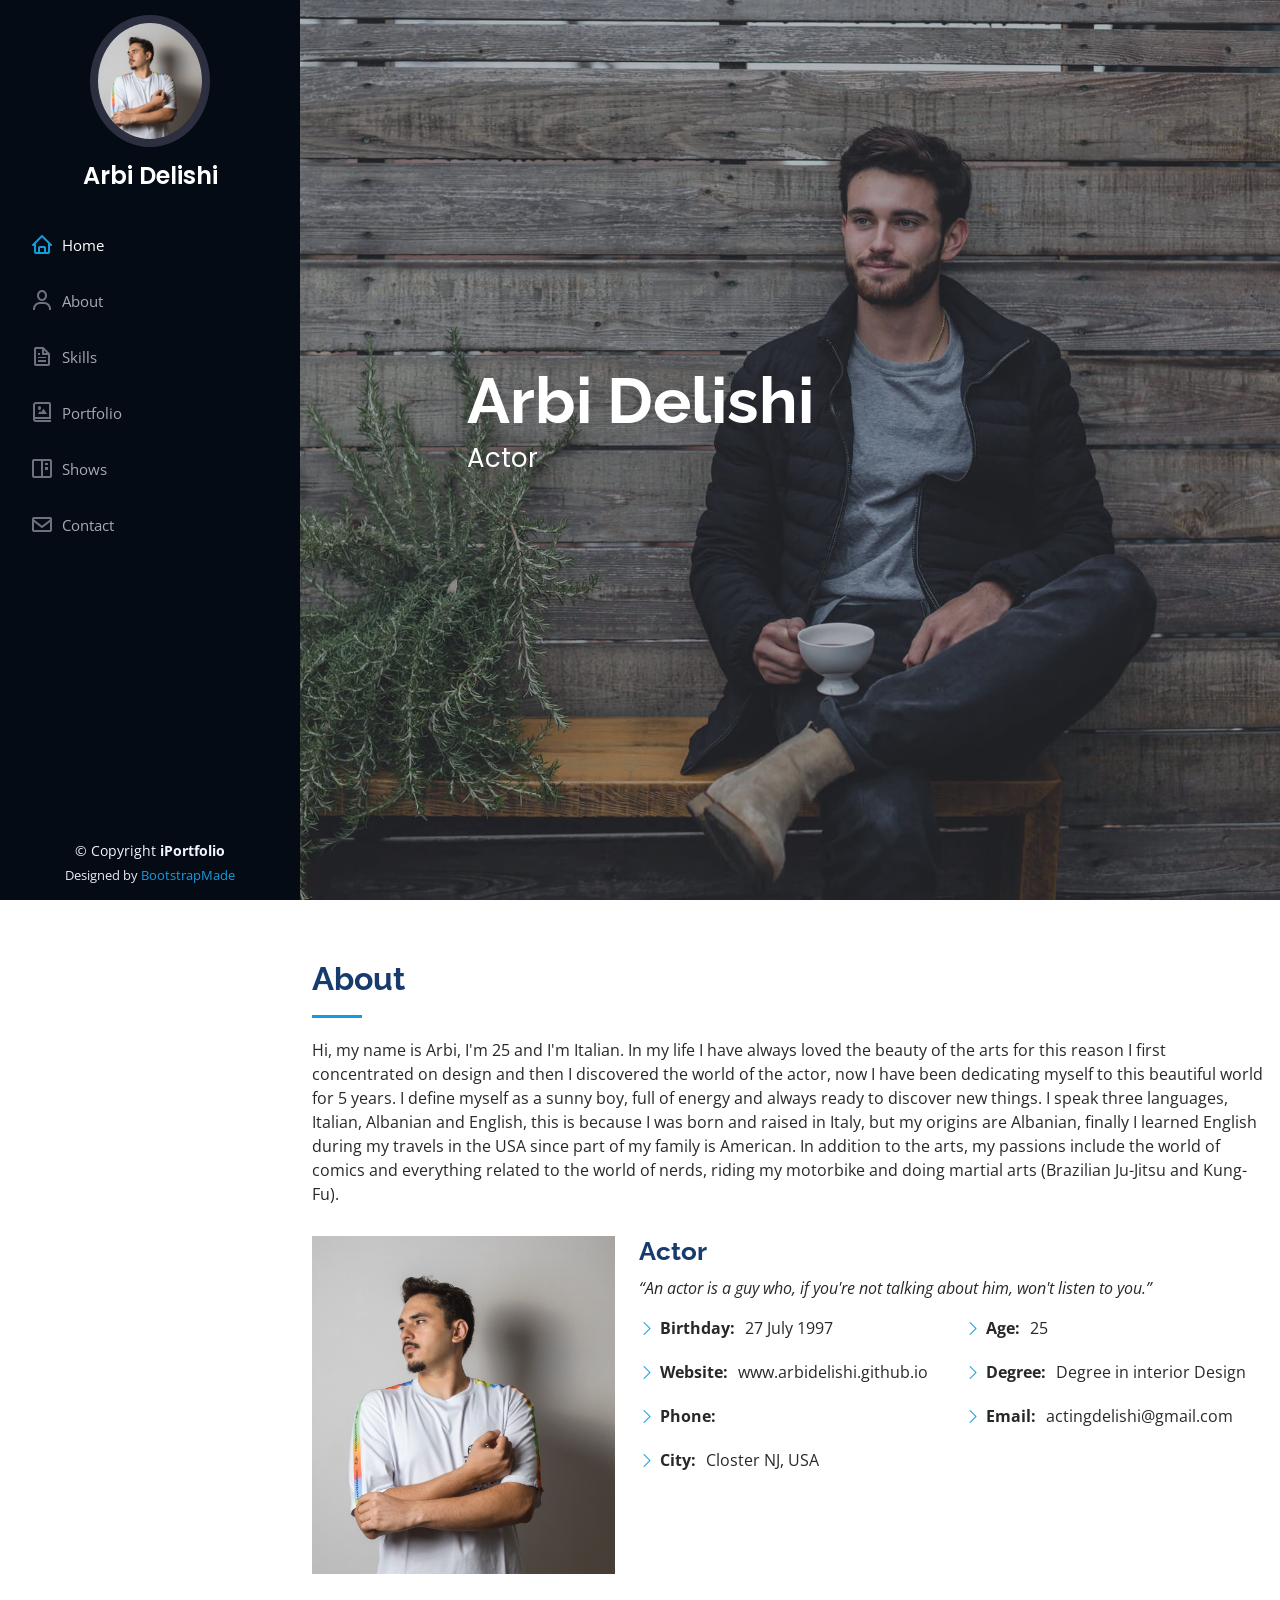
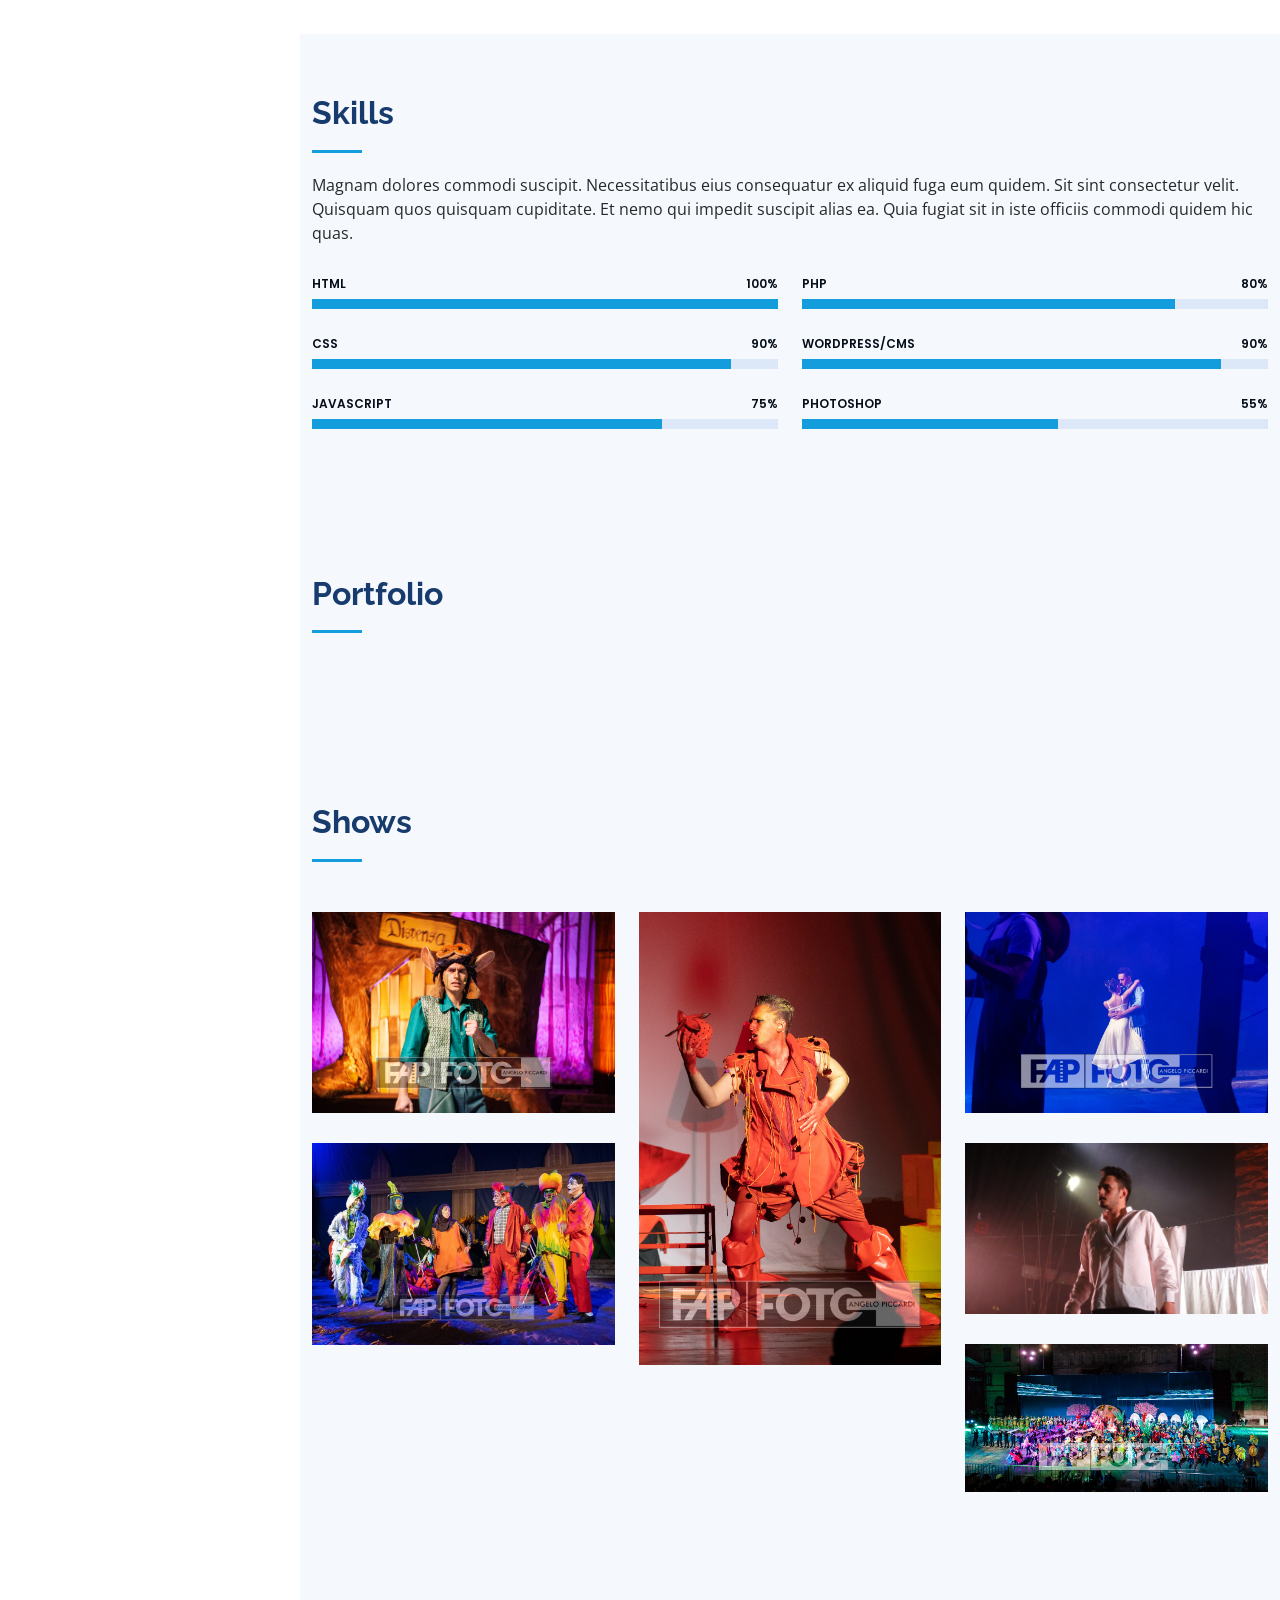
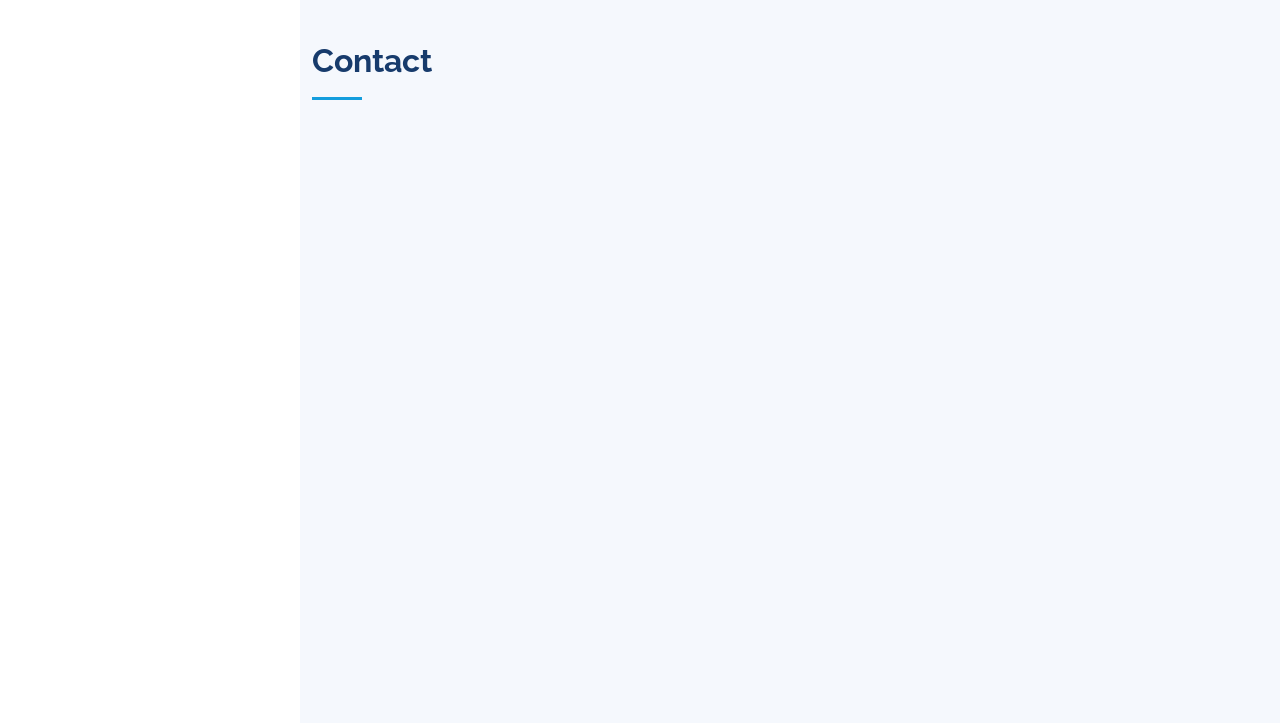
==== index.html @ 87d92b28 "images" ====
<!DOCTYPE html>
<html lang="en">

  <head>
    <meta charset="utf-8">
    <meta content="width=device-width, initial-scale=1.0" name="viewport">
    <title>Arbi Delishi</title>
    <meta content="" name="description">
    <meta content="" name="keywords">

    <!-- Favicons -->
    <link href="assets/img/favicon.png" rel="icon">
    <link href="assets/img/apple-touch-icon.png" rel="apple-touch-icon">

    <!-- Google Fonts -->
    <link
      href="https://fonts.googleapis.com/css?family=Open+Sans:300,300i,400,400i,600,600i,700,700i|Raleway:300,300i,400,400i,500,500i,600,600i,700,700i|Poppins:300,300i,400,400i,500,500i,600,600i,700,700i"
      rel="stylesheet">

    <!-- Vendor CSS Files -->
    <link href="assets/vendor/aos/aos.css" rel="stylesheet">
    <link href="assets/vendor/bootstrap/css/bootstrap.min.css" rel="stylesheet">
    <link href="assets/vendor/bootstrap-icons/bootstrap-icons.css"
      rel="stylesheet">
    <link href="assets/vendor/boxicons/css/boxicons.min.css" rel="stylesheet">
    <link href="assets/vendor/glightbox/css/glightbox.min.css" rel="stylesheet">
    <link href="assets/vendor/swiper/swiper-bundle.min.css" rel="stylesheet">
    <!-- Template Main CSS File -->
    <link href="assets/css/style.css" rel="stylesheet">

    <!-- =======================================================
  * Template Name: iPortfolio - v3.10.0
  * Template URL: https://bootstrapmade.com/iportfolio-bootstrap-portfolio-websites-template/
  * Author: BootstrapMade.com
  * License: https://bootstrapmade.com/license/
  ======================================================== -->
  </head>

  <body>

    <!-- ======= Mobile nav toggle button ======= -->
    <i class="bi bi-list mobile-nav-toggle d-xl-none"></i>

    <!-- ======= Header ======= -->
    <header id="header">
      <div class="d-flex flex-column">

        <div class="profile">
          <img src="assets/img/profile-img.jpg" alt="" class="img-fluid
            rounded-circle">
          <h1 class="text-light"><a href="index.html">Arbi Delishi</a></h1>
        </div>

        <nav id="navbar" class="nav-menu navbar">
          <ul>
            <li><a href="#hero" class="nav-link scrollto active"><i class="bx
                  bx-home"></i> <span>Home</span></a></li>
            <li><a href="#about" class="nav-link scrollto"><i class="bx
                  bx-user"></i> <span>About</span></a></li>
            <li><a href="#skills" class="nav-link scrollto"><i class="bx
                  bx-file"></i> <span>Skills</span></a></li>
            <li><a href="#portfolio" class="nav-link scrollto"><i class="bx
                  bx-photo-album"></i> <span>Portfolio</span></a></li>
            <li><a href="#shows" class="nav-link scrollto"><i class="bx
                  bx-book-content"></i> <span>Shows</span></a></li>
            <li><a href="#contacts" class="nav-link scrollto"><i class="bx
                  bx-envelope"></i> <span>Contact</span></a></li>

          </ul>
        </nav><!-- .nav-menu -->
      </div>
    </header><!-- End Header -->

    <!-- ======= Hero Section ======= -->
    <section id="hero" class="d-flex flex-column justify-content-center
      align-items-center">
      <div class="hero-container" data-aos="fade-in">
        <h1>Arbi Delishi</h1>
        <p>Actor</p>
      </div>
    </section><!-- End Hero -->

    <main id="main">

      <!-- ======= About Section ======= -->
      <section id="about" class="about">
        <div class="container">

          <div class="section-title">
            <h2>About</h2>
            <p>Hi, my name is Arbi, I'm 25 and I'm Italian. In my life I have always loved the beauty of the arts for this reason I first concentrated on design and then I discovered the world of the actor, now I have been dedicating myself to this beautiful world for 5 years. I define myself as a sunny boy, full of energy and always ready to discover new things. I speak three languages, Italian, Albanian and English, this is because I was born and raised in Italy, but my origins are Albanian, finally I learned English during my travels in the USA since part of my family is American. In addition to the arts, my passions include the world of comics and everything related to the world of nerds, riding my motorbike and doing martial arts (Brazilian Ju-Jitsu and Kung-Fu).</p>
          </div>

          <div class="row">
            <div class="col-lg-4" data-aos="fade-right">
              <img src="assets/img/profile-img.jpg" class="img-fluid" alt="">
            </div>
            <div class="col-lg-8 pt-4 pt-lg-0 content" data-aos="fade-left">
              <h3>Actor</h3>
              <p class="fst-italic">
				“An actor is a guy who, if you're not talking about him, won't listen to you.”
              </p>
              <div class="row">
                <div class="col-lg-6">
                  <ul>
                    <li><i class="bi bi-chevron-right"></i> <strong>Birthday:</strong>
                      <span>27 July 1997</span></li>
                    <li><i class="bi bi-chevron-right"></i> <strong>Website:</strong>
                      <span>www.arbidelishi.github.io</span></li>
                    <li><i class="bi bi-chevron-right"></i> <strong>Phone:</strong>
                      <!--<span>+123 456 7890</span></li>-->
                    <li><i class="bi bi-chevron-right"></i> <strong>City:</strong>
                      <span>Closter NJ, USA</span></li>
                  </ul>
                </div>
                <div class="col-lg-6">
                  <ul>
                    <li><i class="bi bi-chevron-right"></i> <strong>Age:</strong>
                      <span>25</span></li>
                    <li><i class="bi bi-chevron-right"></i> <strong>Degree:</strong>
                      <span>Degree in interior Design</span></li>
                    <li><i class="bi bi-chevron-right"></i> <strong>Email:</strong>
                      <span>actingdelishi@gmail.com</span></li>
                  </ul>
                </div>
              </div>
            </div>
          </div>

        </div>
      </section><!-- End About Section -->

      <!-- ======= Skills Section ======= -->
      <section id="skills" class="skills section-bg">
        <div class="container">

          <div class="section-title">
            <h2>Skills</h2>
            <p>Magnam dolores commodi suscipit. Necessitatibus eius consequatur
              ex aliquid fuga eum quidem. Sit sint consectetur velit. Quisquam
              quos quisquam cupiditate. Et nemo qui impedit suscipit alias ea.
              Quia fugiat sit in iste officiis commodi quidem hic quas.</p>
          </div>

          <div class="row skills-content">

            <div class="col-lg-6" data-aos="fade-up">

              <div class="progress">
                <span class="skill">HTML <i class="val">100%</i></span>
                <div class="progress-bar-wrap">
                  <div class="progress-bar" role="progressbar"
                    aria-valuenow="100" aria-valuemin="0" aria-valuemax="100"></div>
                </div>
              </div>

              <div class="progress">
                <span class="skill">CSS <i class="val">90%</i></span>
                <div class="progress-bar-wrap">
                  <div class="progress-bar" role="progressbar"
                    aria-valuenow="90" aria-valuemin="0" aria-valuemax="100"></div>
                </div>
              </div>

              <div class="progress">
                <span class="skill">JavaScript <i class="val">75%</i></span>
                <div class="progress-bar-wrap">
                  <div class="progress-bar" role="progressbar"
                    aria-valuenow="75" aria-valuemin="0" aria-valuemax="100"></div>
                </div>
              </div>

            </div>

            <div class="col-lg-6" data-aos="fade-up" data-aos-delay="100">

              <div class="progress">
                <span class="skill">PHP <i class="val">80%</i></span>
                <div class="progress-bar-wrap">
                  <div class="progress-bar" role="progressbar"
                    aria-valuenow="80" aria-valuemin="0" aria-valuemax="100"></div>
                </div>
              </div>

              <div class="progress">
                <span class="skill">WordPress/CMS <i class="val">90%</i></span>
                <div class="progress-bar-wrap">
                  <div class="progress-bar" role="progressbar"
                    aria-valuenow="90" aria-valuemin="0" aria-valuemax="100"></div>
                </div>
              </div>

              <div class="progress">
                <span class="skill">Photoshop <i class="val">55%</i></span>
                <div class="progress-bar-wrap">
                  <div class="progress-bar" role="progressbar"
                    aria-valuenow="55" aria-valuemin="0" aria-valuemax="100"></div>
                </div>
              </div>

            </div>

          </div>

        </div>
      </section><!-- End Skills Section -->

      <!-- ======= Portfolio Section ======= -->
      <section id="portfolio" class="portfolio section-bg">
        <div class="container">

          <div class="section-title">
            <h2>Portfolio</h2>
          </div>
        </div>

      </section><!-- End  Portfolio Section -->
      <!-- ======= Show Section ======= -->
      <section id="shows" class="portfolio section-bg">
        <div class="container">

          <div class="section-title">
            <h2>Shows</h2>
          </div>





          <div class="row portfolio-container" data-aos="fade-up"
            data-aos-delay="100">

            <div class="col-lg-4 col-md-6 portfolio-item filter-app">
              <div class="portfolio-wrap">
                <img src="assets/img/spettacoli/Non_smettere_mai_di_sognare/307549018_509631401168910_9045281942706668564_n.jpg"
                  class="img-fluid cursorImages" alt="">
                <div class="portfolio-links">
                  <a id="nonSmettereMaiDiSognareBtn">Non Smettere mai di Sognare</a>
                </div>
              </div>
            </div>

            <div class="col-lg-4 col-md-6 portfolio-item filter-app">
              <div class="portfolio-wrap">
                <img src="assets/img/spettacoli/Siamo_Colore/120576200_3478755168814123_2939379164495989756_n.jpg"
                  class="img-fluid cursorImages" alt="">
                <div class="portfolio-links">
                  <a id="coloreBtn">Siamo Colore</a>
                </div>
              </div>
            </div>


            <div class="col-lg-4 col-md-6 portfolio-item filter-app">
              <div class="portfolio-wrap">
                <img src="assets/img/spettacoli/La_fabbrica_delle_parole/69315224_2558423277513988_7759817542255771648_n.jpg"
                  class="img-fluid cursorImages" alt="">
                <div class="portfolio-links">
                  <a id="laFabbricaDelleParoleBtn">La Fabbrica delle Parole</a>
                </div>
              </div>
            </div>



            <div class="col-lg-4 col-md-6 portfolio-item filter-app">
              <div class="portfolio-wrap">
                <img src="assets/img/spettacoli/Osole_mio/b16ecc92-6370-48f9-8d0f-ee564b0e2f72.jfif"
                  class="img-fluid cursorImages" alt="">
                <div class="portfolio-links">
                  <a id="osoleMioBtn">O' Sole Mio</a>
                </div>
              </div>
            </div>




            <div class="col-lg-4 col-md-6 portfolio-item filter-app">
              <div class="portfolio-wrap">
                <img src="assets/img/spettacoli/Rooftop/6.jpeg" class="img-fluid
                  cursorImages" alt="">
                <div class="portfolio-links">
                  <a id="rooftopBtn">Rooftop</a>
                </div>
              </div>
            </div>





            <div class="col-lg-4 col-md-6 portfolio-item filter-app">
              <div class="portfolio-wrap">
                <img src="assets/img/spettacoli/Piume_sirane_e_dobloni_d_oro/21765708_1548528185170174_1114551284292388407_o.jpg"
                  class="img-fluid cursorImages" alt="">
                <div class="portfolio-links">
                  <a id="siraneBtn">Piume, SiRane e Dobloni maledetti</a>
                </div>
              </div>
            </div>


          </div>

          <div id="laFabbricaDelleParoleModal" class="modal">

            <div class="modal-content">
              <div class="modal-header">
                <h2 class="modal-title">La Fabbrica delle Parole</h2>
                <span class="close" id="closeFabbrica">&times;</span>
              </div>
              <div class="modal-body">
                <img src="assets/img/spettacoli/La_fabbrica_delle_parole/70208621_2558424597513856_2929710055752204288_n.jpg"
                  class="imgSpettacoli" alt="">
                <img src="assets/img/spettacoli/La_fabbrica_delle_parole/69315224_2558423277513988_7759817542255771648_n.jpg"
                  class="imgSpettacoli" alt="">
                <img src="assets/img/spettacoli/La_fabbrica_delle_parole/70934554_2558420404180942_1304022293780889600_n.jpg"
                  class="imgSpettacoli " alt="">
                <img src="assets/img/spettacoli/La_fabbrica_delle_parole/71043133_2558421640847485_4344948912755310592_n.jpg"
                  class="imgSpettacoli" alt="">
                <img src="assets/img/spettacoli/La_fabbrica_delle_parole/71064662_2558423360847313_4246997858537963520_n.jpg"
                  class="imgSpettacoli" alt="">

              </div>

            </div>


          </div>


          <div id="nonSmettereMaiDiSognareModal" class="modal">

            <div class="modal-content">
              <div class="modal-header">
                <h2 class="modal-title">Non Smettere mai di Sognare</h2>
                <span class="close" id="closeSognare">&times;</span>
              </div>
              <div class="modal-body">
                <img src="assets/img/spettacoli/Non_smettere_mai_di_sognare/307549018_509631401168910_9045281942706668564_n.jpg"
                  class="imgSpettacoli" alt="">
                <img src="assets/img/spettacoli/Non_smettere_mai_di_sognare/307522875_509632391168811_1505125991322304898_n.jpg"
                  class="imgSpettacoli" alt="">
                <img src="assets/img/spettacoli/Non_smettere_mai_di_sognare/307484896_509629964502387_1999585653195272921_n.jpg"
                  class="imgSpettacoli " alt="">
                <img src="assets/img/spettacoli/Non_smettere_mai_di_sognare/307468383_509633324502051_7121207460194898945_n.jpg"
                  class="imgSpettacoli" alt="">
                <img src="assets/img/spettacoli/Non_smettere_mai_di_sognare/307443636_509632117835505_4362403972542066773_n.jpg"
                  class="imgSpettacoli" alt="">

              </div>

            </div>


          </div>


          <div id="osoleMioModal" class="modal">

            <div class="modal-content">
              <div class="modal-header">
                <h2 class="modal-title">O' Sole Mio</h2>
                <span class="close" id="closeSole">&times;</span>
              </div>
              <div class="modal-body">
                <img src="assets/img/spettacoli/Osole_mio/b16ecc92-6370-48f9-8d0f-ee564b0e2f72.jfif"
                  class="imgSpettacoli" alt="">
                <img src="assets/img/spettacoli/Osole_mio/42407532_1983041401718848_2189848896170098688_n.jpg"
                  class="imgSpettacoli" alt="">


              </div>

            </div>


          </div>


          <div id="siraneModal" class="modal">

            <div class="modal-content">
              <div class="modal-header">
                <h2 class="modal-title">Piume, SiRane e Doboloni maledetti</h2>
                <span class="close" id = "closeSirane">&times;</span>
              </div>
              <div class="modal-body">
                <img src="assets/img/spettacoli/Piume_sirane_e_dobloni_d_oro/21765708_1548528185170174_1114551284292388407_o.jpg"
                  class="imgSpettacoli" alt="">
                <img src="assets/img/spettacoli/Piume_sirane_e_dobloni_d_oro/21949863_1548527535170239_6037378483752235904_o.jpg"
                  class="imgSpettacoli" alt="">
                <img src="assets/img/spettacoli/Piume_sirane_e_dobloni_d_oro/22042013_1548527568503569_1060792510169708859_o.jpg"
                  class="imgSpettacoli" alt="">

              </div>

            </div>


          </div>


          <div id="rooftopModal" class="modal">

            <div class="modal-content">
              <div class="modal-header">
                <h2 class="modal-title">Rooftop</h2>
                <span class="close" id="closeRooftop">&times;</span>
              </div>
              <div class="modal-body">
                <img src="assets/img/spettacoli/Rooftop/6.jpeg" class="imgSpettacoli" alt="">
                <img src="assets/img/spettacoli/Rooftop/5.jpeg" class="imgSpettacoli" alt="">
                <img src="assets/img/spettacoli/Rooftop/4.jpeg" class="imgSpettacoli" alt="">
                <img src="assets/img/spettacoli/Rooftop/3.jpeg" class="imgSpettacoli" alt="">
                <img src="assets/img/spettacoli/Rooftop/2.jpeg" class="imgSpettacoli" alt="">
                <img src="assets/img/spettacoli/Rooftop/1.jpeg" class="imgSpettacoli" alt="">
              </div>

            </div>


          </div>


          <div id="coloreModal" class="modal">

            <div class="modal-content">
              <div class="modal-header">
                <h2 class="modal-title">Siamo Colore</h2>
                <span class="close" id="closeColore">&times;</span>
              </div>
              <div class="modal-body">
                <img src="assets/img/spettacoli/Siamo_Colore/120576200_3478755168814123_2939379164495989756_n.jpg"
                  class="imgSpettacoli" alt="">
                <img src="assets/img/spettacoli/Siamo_Colore/120531419_3478761858813454_8050229397407065042_n.jpg"
                  class="imgSpettacoli" alt="">
                <img src="assets/img/spettacoli/Siamo_Colore/120731548_3478758688813771_2234842368778647129_n.jpg"
                  class="imgSpettacoli" alt="">

              </div>

            </div>


          </div>






        </div>
      </section><!-- End Portfolio Section -->


      <!-- ======= Contact Section ======= -->
      <section id="contacts" class="contact section-bg">
        <div class="container">

          <div class="section-title">
            <h2>Contact</h2>
          </div>

          <div class="row" data-aos="fade-in">

            <div class="d-flex ">
              <div class="info">
                <div class="InfoCardFirstOnRow">
                  <i class="bi bi-geo-alt"></i>
                  <h4>Location:</h4>
                  <p>Closter NJ, USA</p>
                </div>

                <div class="InfoCardSecondOnRow">
                  <i class="bi bi-envelope"></i>
                  <h4>Email:</h4>
                  <p>actingdelishi@gmail</p>
                </div>

                <div class="InfoCardOnRow">
                  <i class="bi bi-phone"></i>
                  <h4>Call:</h4>
                  <!--<p>+1 5589 55488 55s</p>-->
                </div>
              </div>

            </div>


          </div>

        </div>
      </section><!-- End Contact Section -->

      <section id="padding" class="section-padding section-bg"> </section>
    </main><!-- End #main -->

    <!-- ======= Footer ======= -->
    <footer id="footer">
      <div class="container">
        <div class="copyright">
          &copy; Copyright <strong><span>iPortfolio</span></strong>
        </div>
        <div class="credits">
          <!-- All the links in the footer should remain intact. -->
          <!-- You can delete the links only if you purchased the pro version. -->
          <!-- Licensing information: https://bootstrapmade.com/license/ -->
          <!-- Purchase the pro version with working PHP/AJAX contact form: https://bootstrapmade.com/iportfolio-bootstrap-portfolio-websites-template/ -->
          Designed by <a href="https://bootstrapmade.com/">BootstrapMade</a>
        </div>
      </div>
    </footer><!-- End  Footer -->


    <a href="#" class="back-to-top d-flex align-items-center
      justify-content-center"><i class="bi bi-arrow-up-short"></i></a>

    <!-- Vendor JS Files -->
    <script src="assets/vendor/purecounter/purecounter_vanilla.js"></script>
    <script src="assets/vendor/aos/aos.js"></script>
    <script src="assets/vendor/bootstrap/js/bootstrap.bundle.min.js"></script>
    <script src="assets/vendor/glightbox/js/glightbox.min.js"></script>
    <script src="assets/vendor/isotope-layout/isotope.pkgd.min.js"></script>
    <script src="assets/vendor/swiper/swiper-bundle.min.js"></script>
    <script src="assets/vendor/typed.js/typed.min.js"></script>
    <script src="assets/vendor/waypoints/noframework.waypoints.js"></script>
    <script src="assets/vendor/php-email-form/validate.js"></script>

    <!-- Template Main JS File -->
    <script src="assets/js/main.js"></script>

  </body>

</html>
---- assets/css/style.css ----
/**
* Template Name: iPortfolio - v3.10.0
* Template URL: https://bootstrapmade.com/iportfolio-bootstrap-portfolio-websites-template/
* Author: BootstrapMade.com
* License: https://bootstrapmade.com/license/
*/

/*--------------------------------------------------------------
# General
--------------------------------------------------------------*/
body {
  font-family: "Open Sans", sans-serif;
  color: #272829;
}

a {
  color: #149ddd;
  text-decoration: none;
}

a:hover {
  color: #37b3ed;
  text-decoration: none;
}

h1,
h2,
h3,
h4,
h5,
h6 {
  font-family: "Raleway", sans-serif;
}

/*--------------------------------------------------------------
# Back to top button
--------------------------------------------------------------*/
.back-to-top {
  position: fixed;
  visibility: hidden;
  opacity: 0;
  right: 15px;
  bottom: 15px;
  z-index: 996;
  background: #149ddd;
  width: 40px;
  height: 40px;
  border-radius: 50px;
  transition: all 0.4s;
}

.back-to-top i {
  font-size: 28px;
  color: #fff;
  line-height: 0;
}

.back-to-top:hover {
  background: #2eafec;
  color: #fff;
}

.back-to-top.active {
  visibility: visible;
  opacity: 1;
}

/*--------------------------------------------------------------
# Header
--------------------------------------------------------------*/
#header {
  position: fixed;
  top: 0;
  left: 0;
  bottom: 0;
  width: 300px;
  transition: all ease-in-out 0.5s;
  z-index: 9997;
  transition: all 0.5s;
  padding: 0 15px;
  background: #040b14;
  overflow-y: auto;
}

#header .profile img {
  margin: 15px auto;
  display: block;
  width: 120px;
  border: 8px solid #2c2f3f;
}

#header .profile h1 {
  font-size: 24px;
  margin: 0;
  padding: 0;
  font-weight: 600;
  -moz-text-align-last: center;
  text-align-last: center;
  font-family: "Poppins", sans-serif;
}

#header .profile h1 a,
#header .profile h1 a:hover {
  color: #fff;
  text-decoration: none;
}

#header .profile .social-links a {
  font-size: 18px;
  display: inline-block;
  background: #212431;
  color: #fff;
  line-height: 1;
  padding: 8px 0;
  margin-right: 4px;
  border-radius: 50%;
  text-align: center;
  width: 36px;
  height: 36px;
  transition: 0.3s;
}

#header .profile .social-links a:hover {
  background: #149ddd;
  color: #fff;
  text-decoration: none;
}

#main {
  margin-left: 300px;
}

@media (max-width: 1199px) {
  #header {
    left: -300px;
  }

  #main {
    margin-left: 0;
  }
}

/*--------------------------------------------------------------
# Navigation Menu
--------------------------------------------------------------*/
/* Desktop Navigation */
.nav-menu {
  padding: 30px 0 0 0;
}

.nav-menu * {
  margin: 0;
  padding: 0;
  list-style: none;
}

.nav-menu>ul>li {
  position: relative;
  white-space: nowrap;
}

.nav-menu a,
.nav-menu a:focus {
  display: flex;
  align-items: center;
  color: #a8a9b4;
  padding: 12px 15px;
  margin-bottom: 8px;
  transition: 0.3s;
  font-size: 15px;
}

.nav-menu a i,
.nav-menu a:focus i {
  font-size: 24px;
  padding-right: 8px;
  color: #6f7180;
}

.nav-menu a:hover,
.nav-menu .active,
.nav-menu .active:focus,
.nav-menu li:hover>a {
  text-decoration: none;
  color: #fff;
}

.nav-menu a:hover i,
.nav-menu .active i,
.nav-menu .active:focus i,
.nav-menu li:hover>a i {
  color: #149ddd;
}

/* Mobile Navigation */
.mobile-nav-toggle {
  position: fixed;
  right: 15px;
  top: 15px;
  z-index: 9998;
  border: 0;
  font-size: 24px;
  transition: all 0.4s;
  outline: none !important;
  background-color: #149ddd;
  color: #fff;
  width: 40px;
  height: 40px;
  display: inline-flex;
  align-items: center;
  justify-content: center;
  line-height: 0;
  border-radius: 50px;
  cursor: pointer;
}

.mobile-nav-active {
  overflow: hidden;
}

.mobile-nav-active #header {
  left: 0;
}

/*--------------------------------------------------------------
# Hero Section
--------------------------------------------------------------*/
#hero {
  width: 100%;
  height: 100vh;
  background: url("../img/hero-bg.jpg") top center;
  background-size: cover;
}

#hero:before {
  content: "";
  background: rgba(5, 13, 24, 0.3);
  position: absolute;
  bottom: 0;
  top: 0;
  left: 0;
  right: 0;
  z-index: 1;
}

#hero .hero-container {
  position: relative;
  z-index: 2;
  min-width: 300px;
}

#hero h1 {
  margin: 0 0 10px 0;
  font-size: 64px;
  font-weight: 700;
  line-height: 56px;
  color: #fff;
}

#hero p {
  color: #fff;
  margin-bottom: 50px;
  font-size: 26px;
  font-family: "Poppins", sans-serif;
}

#hero p span {
  color: #fff;
  padding-bottom: 4px;
  letter-spacing: 1px;
  border-bottom: 3px solid #149ddd;
}

@media (min-width: 1024px) {
  #hero {
    background-attachment: fixed;
  }
}

@media (max-width: 768px) {
  #hero h1 {
    font-size: 28px;
    line-height: 36px;
  }

  #hero h2 {
    font-size: 18px;
    line-height: 24px;
    margin-bottom: 30px;
  }
}

/*--------------------------------------------------------------
# Sections General
--------------------------------------------------------------*/
section {
  padding: 60px 0;
  overflow: hidden;
}

.section-bg {
  background: #f5f8fd;
}

.section-title {
  padding-bottom: 30px;
}

.section-title h2 {
  font-size: 32px;
  font-weight: bold;
  margin-bottom: 20px;
  padding-bottom: 20px;
  position: relative;
  color: #173b6c;
}

.section-title h2::after {
  content: "";
  position: absolute;
  display: block;
  width: 50px;
  height: 3px;
  background: #149ddd;
  bottom: 0;
  left: 0;
}

.section-title p {
  margin-bottom: 0;
}

/*--------------------------------------------------------------
# About
--------------------------------------------------------------*/
.about .content h3 {
  font-weight: 700;
  font-size: 26px;
  color: #173b6c;
}

.about .content ul {
  list-style: none;
  padding: 0;
}

.about .content ul li {
  margin-bottom: 20px;
  display: flex;
  align-items: center;
}

.about .content ul strong {
  margin-right: 10px;
}

.about .content ul i {
  font-size: 16px;
  margin-right: 5px;
  color: #149ddd;
  line-height: 0;
}

.about .content p:last-child {
  margin-bottom: 0;
}

/*--------------------------------------------------------------
# Facts
--------------------------------------------------------------*/
.facts {
  padding-bottom: 30px;
}

.facts .count-box {
  padding: 30px;
  width: 100%;
}

.facts .count-box i {
  display: block;
  font-size: 44px;
  color: #149ddd;
  float: left;
  line-height: 0;
}

.facts .count-box span {
  font-size: 48px;
  line-height: 40px;
  display: block;
  font-weight: 700;
  color: #050d18;
  margin-left: 60px;
}

.facts .count-box p {
  padding: 15px 0 0 0;
  margin: 0 0 0 60px;
  font-family: "Raleway", sans-serif;
  font-size: 14px;
  color: #122f57;
}

.facts .count-box a {
  font-weight: 600;
  display: block;
  margin-top: 20px;
  color: #122f57;
  font-size: 15px;
  font-family: "Poppins", sans-serif;
  transition: ease-in-out 0.3s;
}

.facts .count-box a:hover {
  color: #1f5297;
}

/*--------------------------------------------------------------
# Akills
--------------------------------------------------------------*/
.skills .progress {
  height: 60px;
  display: block;
  background: none;
  border-radius: 0;
}

.skills .progress .skill {
  padding: 0;
  margin: 0 0 6px 0;
  text-transform: uppercase;
  display: block;
  font-weight: 600;
  font-family: "Poppins", sans-serif;
  color: #050d18;
}

.skills .progress .skill .val {
  float: right;
  font-style: normal;
}

.skills .progress-bar-wrap {
  background: #dce8f8;
  height: 10px;
}

.skills .progress-bar {
  width: 1px;
  height: 10px;
  transition: 0.9s;
  background-color: #149ddd;
}

/*--------------------------------------------------------------
# Resume
--------------------------------------------------------------*/
.resume .resume-title {
  font-size: 26px;
  font-weight: 700;
  margin-top: 20px;
  margin-bottom: 20px;
  color: #050d18;
}

.resume .resume-item {
  padding: 0 0 20px 20px;
  margin-top: -2px;
  border-left: 2px solid #1f5297;
  position: relative;
}

.resume .resume-item h4 {
  line-height: 18px;
  font-size: 18px;
  font-weight: 600;
  text-transform: uppercase;
  font-family: "Poppins", sans-serif;
  color: #050d18;
  margin-bottom: 10px;
}

.resume .resume-item h5 {
  font-size: 16px;
  background: #e4edf9;
  padding: 5px 15px;
  display: inline-block;
  font-weight: 600;
  margin-bottom: 10px;
}

.resume .resume-item ul {
  padding-left: 20px;
}

.resume .resume-item ul li {
  padding-bottom: 10px;
}

.resume .resume-item:last-child {
  padding-bottom: 0;
}

.resume .resume-item::before {
  content: "";
  position: absolute;
  width: 16px;
  height: 16px;
  border-radius: 50px;
  left: -9px;
  top: 0;
  background: #fff;
  border: 2px solid #1f5297;
}

/*--------------------------------------------------------------
# Portfolio
--------------------------------------------------------------*/
.portfolio .portfolio-item {
  margin-bottom: 30px;
}

.portfolio #portfolio-flters {
  padding: 0;
  margin: 0 auto 35px auto;
  list-style: none;
  text-align: center;
  background: #fff;
  border-radius: 50px;
  padding: 2px 15px;
}

.portfolio #portfolio-flters li {
  cursor: pointer;
  display: inline-block;
  padding: 10px 15px 8px 15px;
  font-size: 14px;
  font-weight: 600;
  line-height: 1;
  text-transform: uppercase;
  color: #272829;
  margin-bottom: 5px;
  transition: all 0.3s ease-in-out;
}

.portfolio #portfolio-flters li:hover,
.portfolio #portfolio-flters li.filter-active {
  color: #149ddd;
}

.portfolio #portfolio-flters li:last-child {
  margin-right: 0;
}

.portfolio .portfolio-wrap {
  transition: 0.3s;
  position: relative;
  overflow: hidden;
  z-index: 1;
}

.portfolio .portfolio-wrap::before {
  content: "";
  background: rgba(255, 255, 255, 0.5);
  position: absolute;
  left: 0;
  right: 0;
  top: 0;
  bottom: 0;
  transition: all ease-in-out 0.3s;
  z-index: 2;
  opacity: 0;

}

.portfolio .portfolio-wrap .portfolio-links {
  opacity: 1;
  left: 0;
  right: 0;
  bottom: -500px;
  z-index: 3;
  position: absolute;
  transition: all ease-in-out 0.3s;
  display: flex;
  justify-content: center;
    cursor: pointer;
}

.portfolio .portfolio-wrap .portfolio-links a {
  color: #fff;
  font-size: 28px;
  text-align: center;
  background: rgba(20, 157, 221, 0.75);
  transition: 0.3s;
	padding: 2%;
    cursor: pointer;
}

.portfolio .portfolio-wrap .portfolio-links a:hover {
  background: rgba(20, 157, 221, 0.95);
}

.portfolio .portfolio-wrap .portfolio-links a+a {
  border-left: 1px solid #37b3ed;
}

.portfolio .portfolio-wrap:hover::before {
  top: 0;
  left: 0;
  right: 0;
  bottom: 0;
  opacity: 1;

}

.portfolio .portfolio-wrap:hover .portfolio-links {
  opacity: 1;
  bottom: 80px;

}

/*--------------------------------------------------------------
# Portfolio Details
--------------------------------------------------------------*/
.portfolio-details {
  padding-top: 40px;
}

.portfolio-details .portfolio-details-slider img {
  width: 100%;
}

.portfolio-details .portfolio-details-slider .swiper-pagination {
  margin-top: 20px;
  position: relative;
}

.portfolio-details .portfolio-details-slider .swiper-pagination .swiper-pagination-bullet {
  width: 12px;
  height: 12px;
  background-color: #fff;
  opacity: 1;
  border: 1px solid #149ddd;
}

.portfolio-details .portfolio-details-slider .swiper-pagination .swiper-pagination-bullet-active {
  background-color: #149ddd;
}

.portfolio-details .portfolio-info {
  padding: 30px;
  box-shadow: 0px 0 30px rgba(5, 13, 24, 0.08);
}

.portfolio-details .portfolio-info h3 {
  font-size: 22px;
  font-weight: 700;
  margin-bottom: 20px;
  padding-bottom: 20px;
  border-bottom: 1px solid #eee;
}

.portfolio-details .portfolio-info ul {
  list-style: none;
  padding: 0;
  font-size: 15px;
}

.portfolio-details .portfolio-info ul li+li {
  margin-top: 10px;
}

.portfolio-details .portfolio-description {
  padding-top: 30px;
}

.portfolio-details .portfolio-description h2 {
  font-size: 26px;
  font-weight: 700;
  margin-bottom: 20px;
}

.portfolio-details .portfolio-description p {
  padding: 0;
}

/*--------------------------------------------------------------
# Services
--------------------------------------------------------------*/
.services .icon-box {
  margin-bottom: 20px;
}

.services .icon {
  float: left;
  display: flex;
  align-items: center;
  justify-content: center;
  width: 54px;
  height: 54px;
  background: #149ddd;
  border-radius: 50%;
  transition: 0.5s;
  border: 1px solid #149ddd;
}

.services .icon i {
  color: #fff;
  font-size: 24px;
  line-height: 0;
}

.services .icon-box:hover .icon {
  background: #fff;
}

.services .icon-box:hover .icon i {
  color: #149ddd;
}

.services .title {
  margin-left: 80px;
  font-weight: 700;
  margin-bottom: 15px;
  font-size: 18px;
}

.services .title a {
  color: #343a40;
}

.services .title a:hover {
  color: #149ddd;
}

.services .description {
  margin-left: 80px;
  line-height: 24px;
  font-size: 14px;
}

/*--------------------------------------------------------------
# Testimonials
--------------------------------------------------------------*/
.testimonials .testimonials-carousel,
.testimonials .testimonials-slider {
  overflow: hidden;
}

.testimonials .testimonial-item {
  box-sizing: content-box;
  text-align: center;
  min-height: 320px;
}

.testimonials .testimonial-item .testimonial-img {
  width: 90px;
  border-radius: 50%;
  margin: 0 auto;
}

.testimonials .testimonial-item h3 {
  font-size: 18px;
  font-weight: bold;
  margin: 10px 0 5px 0;
  color: #111;
}

.testimonials .testimonial-item h4 {
  font-size: 14px;
  color: #999;
  margin: 0;
}

.testimonials .testimonial-item .quote-icon-left,
.testimonials .testimonial-item .quote-icon-right {
  color: #c3e8fa;
  font-size: 26px;
}

.testimonials .testimonial-item .quote-icon-left {
  display: inline-block;
  left: -5px;
  position: relative;
}

.testimonials .testimonial-item .quote-icon-right {
  display: inline-block;
  right: -5px;
  position: relative;
  top: 10px;
}

.testimonials .testimonial-item p {
  font-style: italic;
  margin: 0 15px 15px 15px;
  padding: 20px;
  background: #fff;
  position: relative;
  margin-bottom: 35px;
  border-radius: 6px;
  box-shadow: 0px 2px 15px rgba(0, 0, 0, 0.1);
}

.testimonials .testimonial-item p::after {
  content: "";
  width: 0;
  height: 0;
  border-top: 20px solid #fff;
  border-right: 20px solid transparent;
  border-left: 20px solid transparent;
  position: absolute;
  bottom: -20px;
  left: calc(50% - 20px);
}

.testimonials .swiper-pagination {
  margin-top: 20px;
  position: relative;
}

.testimonials .swiper-pagination .swiper-pagination-bullet {
  width: 12px;
  height: 12px;
  background-color: #fff;
  opacity: 1;
  border: 1px solid #149ddd;
}

.testimonials .swiper-pagination .swiper-pagination-bullet-active {
  background-color: #149ddd;
}

/*--------------------------------------------------------------
# Contact
--------------------------------------------------------------*/




.contact {
  padding-bottom: 130px;
}

.contact .info {
  padding: 30px;
  background: #fff;
  width: 100%;
  box-shadow: 0 0 24px 0 rgba(0, 0, 0, 0.12);
}

.contact .info i {
  font-size: 20px;
  color: #149ddd;
  float: left;
  width: 44px;
  height: 44px;
  background: #dff3fc;
  display: flex;
  justify-content: center;
  align-items: center;
  border-radius: 50px;
  transition: all 0.3s ease-in-out;
}

.contact .info h4 {
  padding: 0 0 0 60px;
  font-size: 22px;
  font-weight: 600;
  margin-bottom: 5px;
  color: #050d18;
}

.contact .info p {
  padding: 0 0 10px 60px;
  margin-bottom: 20px;
  font-size: 14px;
  color: #173b6c;
}

.contact .info .email p {
  padding-top: 5px;
}

.contact .info .social-links {
  padding-left: 60px;
}

.contact .info .social-links a {
  font-size: 18px;
  display: inline-block;
  background: #333;
  color: #fff;
  line-height: 1;
  padding: 8px 0;
  border-radius: 50%;
  text-align: center;
  width: 36px;
  height: 36px;
  transition: 0.3s;
  margin-right: 10px;
}

.contact .info .social-links a:hover {
  background: #149ddd;
  color: #fff;
}

.contact .info .email:hover i,
.contact .info .address:hover i,
.contact .info .phone:hover i {
  background: #149ddd;
  color: #fff;
}

.contact .php-email-form {
  width: 100%;
  padding: 30px;
  background: #fff;
  box-shadow: 0 0 24px 0 rgba(0, 0, 0, 0.12);
}

.contact .php-email-form .form-group {
  padding-bottom: 8px;
}

.contact .php-email-form .validate {
  display: none;
  color: red;
  margin: 0 0 15px 0;
  font-weight: 400;
  font-size: 13px;
}

.contact .php-email-form .error-message {
  display: none;
  color: #fff;
  background: #ed3c0d;
  text-align: left;
  padding: 15px;
  font-weight: 600;
}

.contact .php-email-form .error-message br+br {
  margin-top: 25px;
}

.contact .php-email-form .sent-message {
  display: none;
  color: #fff;
  background: #18d26e;
  text-align: center;
  padding: 15px;
  font-weight: 600;
}

.contact .php-email-form .loading {
  display: none;
  background: #fff;
  text-align: center;
  padding: 15px;
}

.contact .php-email-form .loading:before {
  content: "";
  display: inline-block;
  border-radius: 50%;
  width: 24px;
  height: 24px;
  margin: 0 10px -6px 0;
  border: 3px solid #18d26e;
  border-top-color: #eee;
  -webkit-animation: animate-loading 1s linear infinite;
  animation: animate-loading 1s linear infinite;
}

.contact .php-email-form .form-group {
  margin-bottom: 15px;
}

.contact .php-email-form label {
  padding-bottom: 8px;
}

.contact .php-email-form input,
.contact .php-email-form textarea {
  border-radius: 0;
  box-shadow: none;
  font-size: 14px;
}

.contact .php-email-form input {
  height: 44px;
}

.contact .php-email-form textarea {
  padding: 10px 15px;
}

.contact .php-email-form button[type=submit] {
  background: #149ddd;
  border: 0;
  padding: 10px 24px;
  color: #fff;
  transition: 0.4s;
  border-radius: 4px;
}

.contact .php-email-form button[type=submit]:hover {
  background: #37b3ed;
}

@-webkit-keyframes animate-loading {
  0% {
    transform: rotate(0deg);
  }

  100% {
    transform: rotate(360deg);
  }
}

@keyframes animate-loading {
  0% {
    transform: rotate(0deg);
  }

  100% {
    transform: rotate(360deg);
  }
}

/*--------------------------------------------------------------
# Breadcrumbs
--------------------------------------------------------------*/
.breadcrumbs {
  padding: 20px 0;
  background: #f9f9f9;
}

.breadcrumbs h2 {
  font-size: 26px;
  font-weight: 300;
}

.breadcrumbs ol {
  display: flex;
  flex-wrap: wrap;
  list-style: none;
  padding: 0;
  margin: 0;
  font-size: 15px;
}

.breadcrumbs ol li+li {
  padding-left: 10px;
}

.breadcrumbs ol li+li::before {
  display: inline-block;
  padding-right: 10px;
  color: #0e2442;
  content: "/";
}

@media (max-width: 768px) {
  .breadcrumbs .d-flex {
    display: block !important;
  }

  .breadcrumbs ol {
    display: block;
  }

  .breadcrumbs ol li {
    display: inline-block;
  }
}

/*--------------------------------------------------------------
# Footer
--------------------------------------------------------------*/
#footer {
  padding: 15px;
  color: #f4f6fd;
  font-size: 14px;
  position: fixed;
  left: 0;
  bottom: 0;
  width: 300px;
  z-index: 9999;
  background: #040b14;
}

#footer .copyright {
  text-align: center;
}

#footer .credits {
  padding-top: 5px;
  text-align: center;
  font-size: 13px;
  color: #eaebf0;
}

@media (max-width: 1199px) {
  #footer {
    position: static;
    width: auto;
    padding-right: 20px 15px;
  }
}

/*--------------------------------------------------------------
# Custom
--------------------------------------------------------------*/




/* The Modal (background) */
.modal {
	
  display: none; /* Hidden by default */
  position: fixed; /* Stay in place */
  z-index: 1; /* Sit on top */
  left: 0;
  top: 0;
  width: 100%; /* Full width */
  height: 100%; /* Full height */
  overflow: auto; /* Enable scroll if needed */
  background-color: rgb(0,0,0); /* Fallback color */
  background-color: rgba(0,0,0,0.4); /* Black w/ opacity */
}


/* The Close Button */
.close {
  color: white;
  font-size: 28px;
  font-weight: bold;
}

.close:hover,
.close:focus {
  color: black;
  text-decoration: none;
  cursor: pointer;
}


/* Modal Header */
.modal-header {
  padding: 0px 16px;
  background-color: rgba(20, 157, 221, 0.75);
  color: white;
}

.modal-title{
	padding-top: 0.5%;
}


/* Modal Body */
.modal-body {padding: 2px 16px;}

/* Modal Footer */
.modal-footer {
  padding: 2px 16px;
  background-color: rgba(20, 157, 221, 0.75);
  color: white;
}



@media only screen and (min-width: 501px ){
	/* Modal Content */
	.modal-content {
	  position: relative;
	  background-color: #fefefe;
	  margin: auto;
	  margin-top: 5%; 
	  margin-left: 30%; 
	  margin-bottom: 10%;
	  border: 1px solid #888;
	  width: 60%;
	  box-shadow: 0 4px 8px 0 rgba(0,0,0,0.2),0 6px 20px 0 rgba(0,0,0,0.19);
	  animation-name: animatetop;
	  animation-duration: 0.4s
	}
	
	
	.section-padding{
		height: 300px;
	}


	.InfoCardOnRow{
	  float: right;
	  width: 30%;
	  
	}


	.InfoCardSecondOnRow{
	  float: left;
	  width: 30%;
	  margin-left: 9%;
	}


	.InfoCardFirstOnRow{
	  float: left;
	  width: 30%;
	}


}


@media only screen and (max-width: 500px ){
	.modal-content {
	  position: relative;
	  background-color: #fefefe;
	  margin: auto;
	  margin-top: 5%; 
	  margin-left: 15%; 
	  margin-bottom: 10%;
	  border: 1px solid #888;
	  width: 70%;
	  box-shadow: 0 4px 8px 0 rgba(0,0,0,0.2),0 6px 20px 0 rgba(0,0,0,0.19);
	  animation-name: animatetop;
	  animation-duration: 0.4s
	}
	
	.InfoCardOnRow{
	  width: 100%;
	  position:relative;
	  
	}


	.InfoCardSecondOnRow{
	  width: 100%;
	  position:relative;
	}


	.InfoCardFirstOnRow{
	  width: 100%;
	  position:relative;
	}


}



/* Add Animation */
@keyframes animatetop {
  from {top: -300px; opacity: 0}
  to {top: 0; opacity: 1}
}


.imgSpettacoli{
width: 80%;
margin-left: 10%;
padding-bottom: 1%;
}
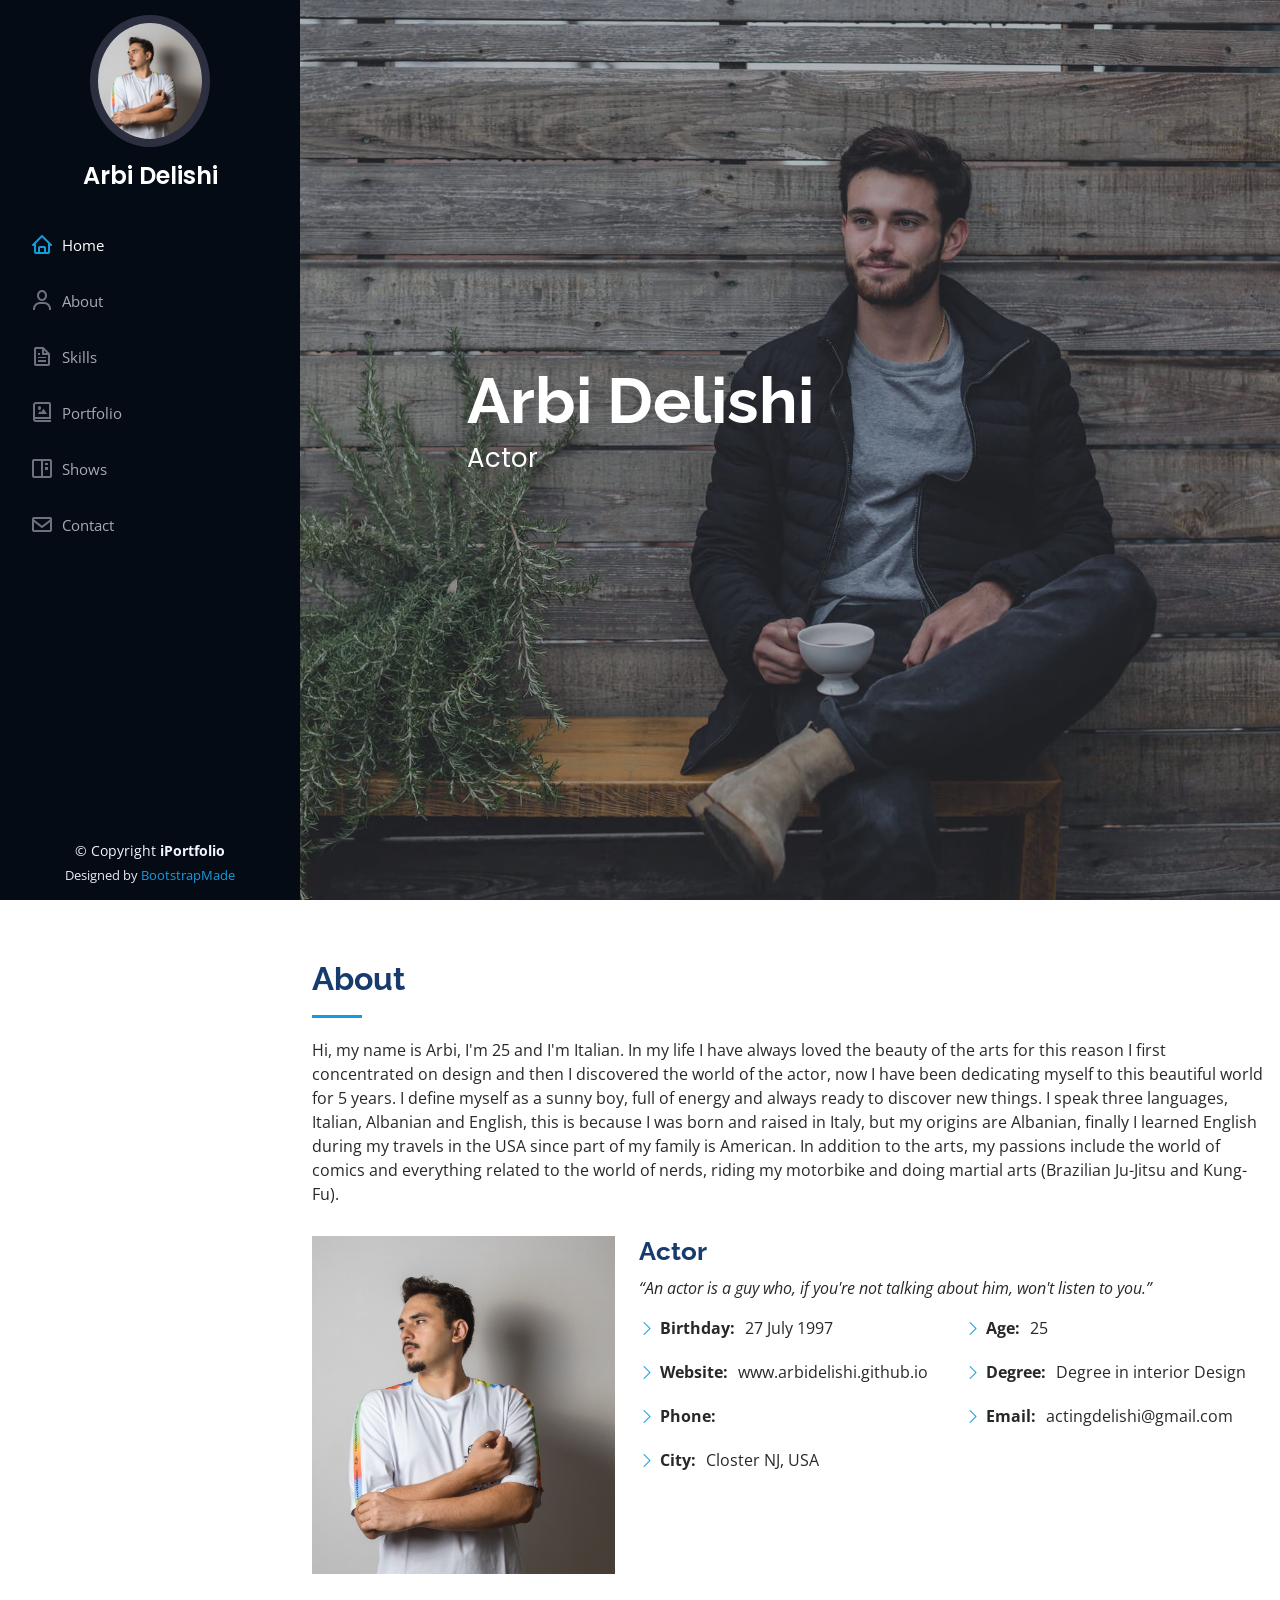
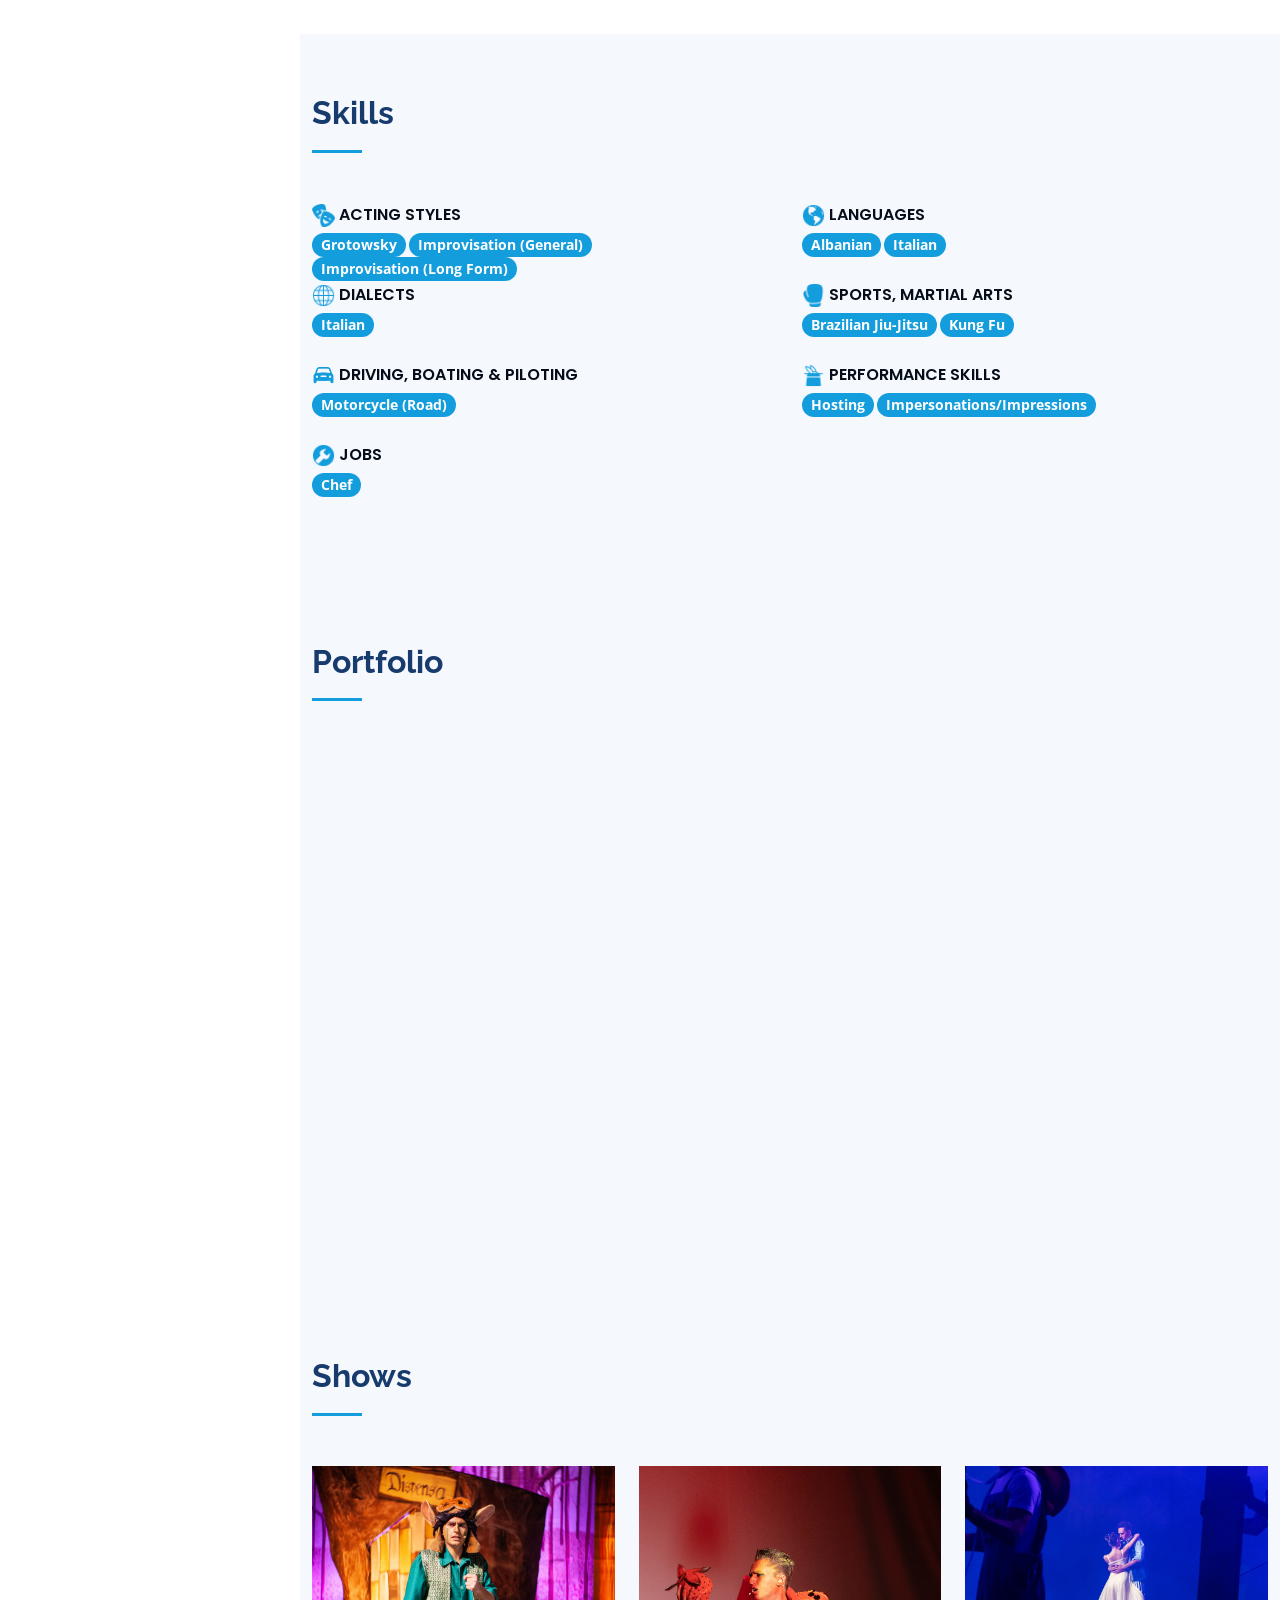
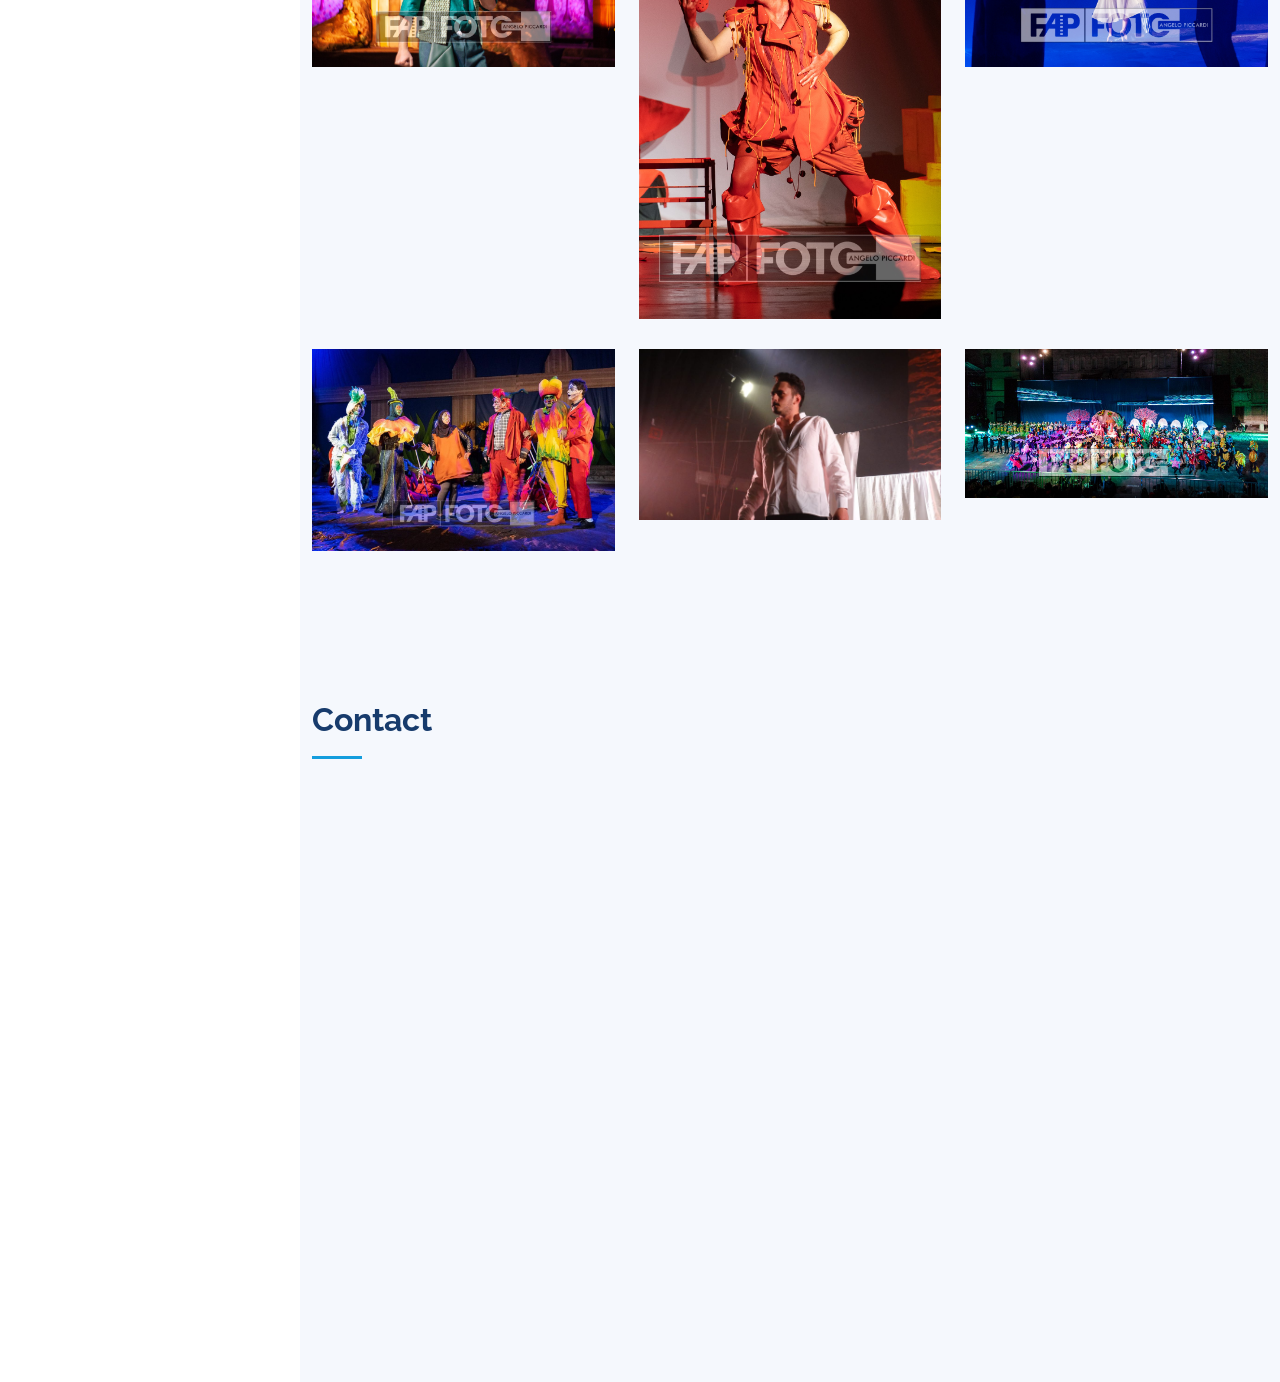
==== commit 7ddfedd8: "final?" ====
--- a/index.html
+++ b/index.html
@@ -136,69 +136,67 @@
 
           <div class="section-title">
             <h2>Skills</h2>
-            <p>Magnam dolores commodi suscipit. Necessitatibus eius consequatur
-              ex aliquid fuga eum quidem. Sit sint consectetur velit. Quisquam
-              quos quisquam cupiditate. Et nemo qui impedit suscipit alias ea.
-              Quia fugiat sit in iste officiis commodi quidem hic quas.</p>
           </div>
 
           <div class="row skills-content">
 
             <div class="col-lg-6" data-aos="fade-up">
-
+			
               <div class="progress">
-                <span class="skill">HTML <i class="val">100%</i></span>
-                <div class="progress-bar-wrap">
-                  <div class="progress-bar" role="progressbar"
-                    aria-valuenow="100" aria-valuemin="0" aria-valuemax="100"></div>
-                </div>
-              </div>
-
+                <span class="skill skill-title"><img src="assets/img/icons/theatre.png" class="skill-image"/>  Acting Styles</span>
+				 <span class="badge rounded-pill custom-badge">Grotowsky</span>
+				 <span class="badge rounded-pill custom-badge">Improvisation (General)</span>
+				 <span class="badge rounded-pill custom-badge">Improvisation (Long Form)</span>
+				
+              </div>
+			  
+			   <div class="progress">
+                <span class="skill skill-title"><img src="assets/img/icons/dialects.png" class="skill-image"/>  Dialects</span>
+				 <span class="badge rounded-pill custom-badge">Italian</span>
+				
+              </div>
+			  
+			   <div class="progress">
+                <span class="skill skill-title"><img src="assets/img/icons/car.png" class="skill-image"/>  Driving, Boating & Piloting</span>
+				 <span class="badge rounded-pill custom-badge">Motorcycle (Road)</span>
+				
+              </div>
+			  
+			   <div class="progress">
+                <span class="skill skill-title"><img src="assets/img/icons/job.png" class="skill-image"/>  Jobs</span>
+				 <span class="badge rounded-pill custom-badge">Chef</span>
+				
+              </div>
+
+
+            </div>
+			
+			
+			<div class="col-lg-6" data-aos="fade-up">
+			
               <div class="progress">
-                <span class="skill">CSS <i class="val">90%</i></span>
-                <div class="progress-bar-wrap">
-                  <div class="progress-bar" role="progressbar"
-                    aria-valuenow="90" aria-valuemin="0" aria-valuemax="100"></div>
-                </div>
-              </div>
-
-              <div class="progress">
-                <span class="skill">JavaScript <i class="val">75%</i></span>
-                <div class="progress-bar-wrap">
-                  <div class="progress-bar" role="progressbar"
-                    aria-valuenow="75" aria-valuemin="0" aria-valuemax="100"></div>
-                </div>
-              </div>
-
-            </div>
-
-            <div class="col-lg-6" data-aos="fade-up" data-aos-delay="100">
-
-              <div class="progress">
-                <span class="skill">PHP <i class="val">80%</i></span>
-                <div class="progress-bar-wrap">
-                  <div class="progress-bar" role="progressbar"
-                    aria-valuenow="80" aria-valuemin="0" aria-valuemax="100"></div>
-                </div>
-              </div>
-
-              <div class="progress">
-                <span class="skill">WordPress/CMS <i class="val">90%</i></span>
-                <div class="progress-bar-wrap">
-                  <div class="progress-bar" role="progressbar"
-                    aria-valuenow="90" aria-valuemin="0" aria-valuemax="100"></div>
-                </div>
-              </div>
-
-              <div class="progress">
-                <span class="skill">Photoshop <i class="val">55%</i></span>
-                <div class="progress-bar-wrap">
-                  <div class="progress-bar" role="progressbar"
-                    aria-valuenow="55" aria-valuemin="0" aria-valuemax="100"></div>
-                </div>
-              </div>
-
-            </div>
+                <span class="skill skill-title"><img src="assets/img/icons/languages.png" class="skill-image"/>  Languages</span>
+				 <span class="badge rounded-pill custom-badge">Albanian</span>
+				 <span class="badge rounded-pill custom-badge">Italian</span>				
+              </div>
+			  
+			   <div class="progress">
+                <span class="skill skill-title"><img src="assets/img/icons/sport.png" class="skill-image"/>  Sports, Martial Arts</span>
+				 <span class="badge rounded-pill custom-badge">Brazilian Jiu-Jitsu</span>
+				 <span class="badge rounded-pill custom-badge">Kung Fu</span>				
+              </div>
+			  
+			   <div class="progress">
+                <span class="skill skill-title"><img src="assets/img/icons/perf.png" class="skill-image"/>  Performance Skills</span>
+				 <span class="badge rounded-pill custom-badge">Hosting</span>
+				 <span class="badge rounded-pill custom-badge">Impersonations/Impressions</span>				
+              </div>
+			  
+
+
+            </div>
+
+            
 
           </div>
 
@@ -212,6 +210,172 @@
           <div class="section-title">
             <h2>Portfolio</h2>
           </div>
+		  
+		  
+		  <div class="row portfolio-container" data-aos="fade-up"
+            data-aos-delay="100">
+
+            <div class="col-lg-4 col-md-6 portfolio-item filter-app">
+              <div class="">
+                <img src="assets/img/portfolio/1.jpg"
+                  class="img-fluid cursorImages" alt="">
+			  </div>
+			</div>
+            <div class="col-lg-4 col-md-6 portfolio-item filter-app">
+              <div class="">
+                <img src="assets/img/portfolio/2.jpg"
+                  class="img-fluid cursorImages" alt="">
+			  </div>
+			</div>
+            <div class="col-lg-4 col-md-6 portfolio-item filter-app">
+              <div class="">
+                <img src="assets/img/portfolio/3.jpg"
+                  class="img-fluid cursorImages" alt="">
+			  </div>
+			</div>
+            <div class="col-lg-4 col-md-6 portfolio-item filter-app">
+              <div class="">
+                <img src="assets/img/portfolio/4.jpg"
+                  class="img-fluid cursorImages" alt="">
+			  </div>
+			</div>
+            <div class="col-lg-4 col-md-6 portfolio-item filter-app">
+              <div class="">
+                <img src="assets/img/portfolio/5.jpg"
+                  class="img-fluid cursorImages" alt="">
+			  </div>
+			</div>
+            <div class="col-lg-4 col-md-6 portfolio-item filter-app">
+              <div class="">
+                <img src="assets/img/portfolio/6.jpg"
+                  class="img-fluid cursorImages" alt="">
+			  </div>
+			</div>
+            <div class="col-lg-4 col-md-6 portfolio-item filter-app">
+              <div class="">
+                <img src="assets/img/portfolio/7.jpg"
+                  class="img-fluid cursorImages" alt="">
+			  </div>
+			</div>
+            <div class="col-lg-4 col-md-6 portfolio-item filter-app">
+              <div class="">
+                <img src="assets/img/portfolio/8.jpg"
+                  class="img-fluid cursorImages" alt="">
+			  </div>
+			</div>
+            <div class="col-lg-4 col-md-6 portfolio-item filter-app">
+              <div class="">
+                <img src="assets/img/portfolio/9.jpg"
+                  class="img-fluid cursorImages" alt="">
+			  </div>
+			</div>
+            <div class="col-lg-4 col-md-6 portfolio-item filter-app">
+              <div class="">
+                <img src="assets/img/portfolio/10.jpg"
+                  class="img-fluid cursorImages" alt="">
+			  </div>
+			</div>
+            <div class="col-lg-4 col-md-6 portfolio-item filter-app">
+              <div class="">
+                <img src="assets/img/portfolio/11.jpg"
+                  class="img-fluid cursorImages" alt="">
+			  </div>
+			</div>
+            <div class="col-lg-4 col-md-6 portfolio-item filter-app">
+              <div class="">
+                <img src="assets/img/portfolio/12.jpg"
+                  class="img-fluid cursorImages" alt="">
+			  </div>
+			</div>
+            <div class="col-lg-4 col-md-6 portfolio-item filter-app">
+              <div class="">
+                <img src="assets/img/portfolio/13.jpg"
+                  class="img-fluid cursorImages" alt="">
+			  </div>
+			</div>
+            <div class="col-lg-4 col-md-6 portfolio-item filter-app">
+              <div class="">
+                <img src="assets/img/portfolio/14.jpg"
+                  class="img-fluid cursorImages" alt="">
+			  </div>
+			</div>
+            <div class="col-lg-4 col-md-6 portfolio-item filter-app">
+              <div class="">
+                <img src="assets/img/portfolio/15.jpg"
+                  class="img-fluid cursorImages" alt="">
+			  </div>
+			</div>
+            <div class="col-lg-4 col-md-6 portfolio-item filter-app">
+              <div class="">
+                <img src="assets/img/portfolio/16.jpg"
+                  class="img-fluid cursorImages" alt="">
+			  </div>
+			</div>
+            <div class="col-lg-4 col-md-6 portfolio-item filter-app">
+              <div class="">
+                <img src="assets/img/portfolio/17.jpg"
+                  class="img-fluid cursorImages" alt="">
+			  </div>
+			</div>
+            <div class="col-lg-4 col-md-6 portfolio-item filter-app">
+              <div class="">
+                <img src="assets/img/portfolio/18.jpg"
+                  class="img-fluid cursorImages" alt="">
+			  </div>
+			</div>
+            <div class="col-lg-4 col-md-6 portfolio-item filter-app">
+              <div class="">
+                <img src="assets/img/portfolio/19.jpg"
+                  class="img-fluid cursorImages" alt="">
+			  </div>
+			</div>
+            <div class="col-lg-4 col-md-6 portfolio-item filter-app">
+              <div class="">
+                <img src="assets/img/portfolio/20.jpg"
+                  class="img-fluid cursorImages" alt="">
+			  </div>
+			</div>
+            <div class="col-lg-4 col-md-6 portfolio-item filter-app">
+              <div class="">
+                <img src="assets/img/portfolio/21.jpg"
+                  class="img-fluid cursorImages" alt="">
+			  </div>
+			</div>
+            <div class="col-lg-4 col-md-6 portfolio-item filter-app">
+              <div class="">
+                <img src="assets/img/portfolio/22.jpg"
+                  class="img-fluid cursorImages" alt="">
+			  </div>
+			</div>
+            <div class="col-lg-4 col-md-6 portfolio-item filter-app">
+              <div class="">
+                <img src="assets/img/portfolio/23.jpg"
+                  class="img-fluid cursorImages" alt="">
+			  </div>
+			</div>
+            <div class="col-lg-4 col-md-6 portfolio-item filter-app">
+              <div class="">
+                <img src="assets/img/portfolio/24.jpg"
+                  class="img-fluid cursorImages" alt="">
+			  </div>
+			</div>
+            <div class="col-lg-4 col-md-6 portfolio-item filter-app">
+              <div class="">
+                <img src="assets/img/portfolio/25.jpg"
+                  class="img-fluid cursorImages" alt="">
+			  </div>
+			</div>
+            <div class="col-lg-4 col-md-6 portfolio-item filter-app">
+              <div class="">
+                <img src="assets/img/portfolio/26.jpg"
+                  class="img-fluid cursorImages" alt="">
+			  </div>
+			</div>
+			
+		  
+		  
+		  
+		  
         </div>
 
       </section><!-- End  Portfolio Section -->
--- a/assets/css/style.css
+++ b/assets/css/style.css
@@ -420,7 +420,7 @@
 # Akills
 --------------------------------------------------------------*/
 .skills .progress {
-  height: 60px;
+  height: 80px;
   display: block;
   background: none;
   border-radius: 0;
@@ -1271,3 +1271,19 @@
 }
 
 
+
+.custom-badge{
+background: #149DDD;
+color:white;
+font-size: 14px;
+
+}
+
+.skill-image{
+	width: 5%;
+}
+
+.skill-title{
+	font-size:16px;
+}
+
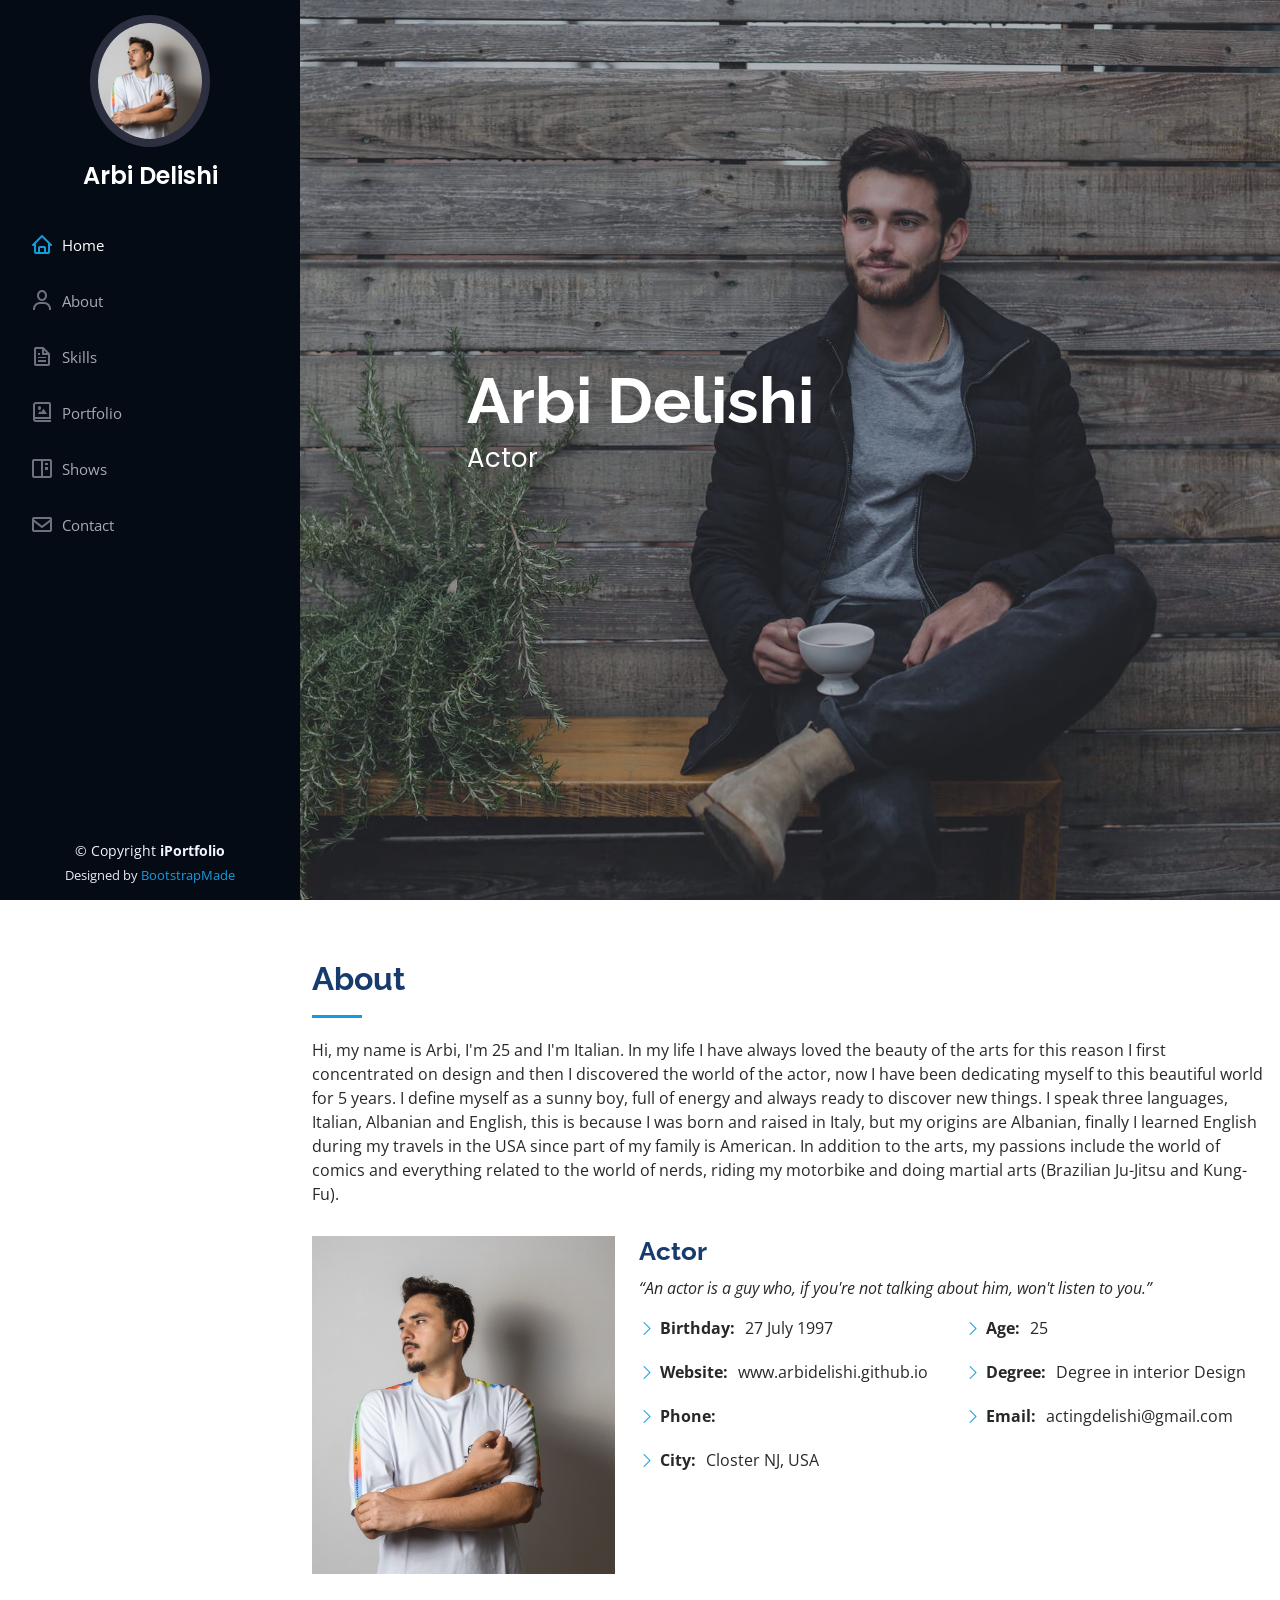
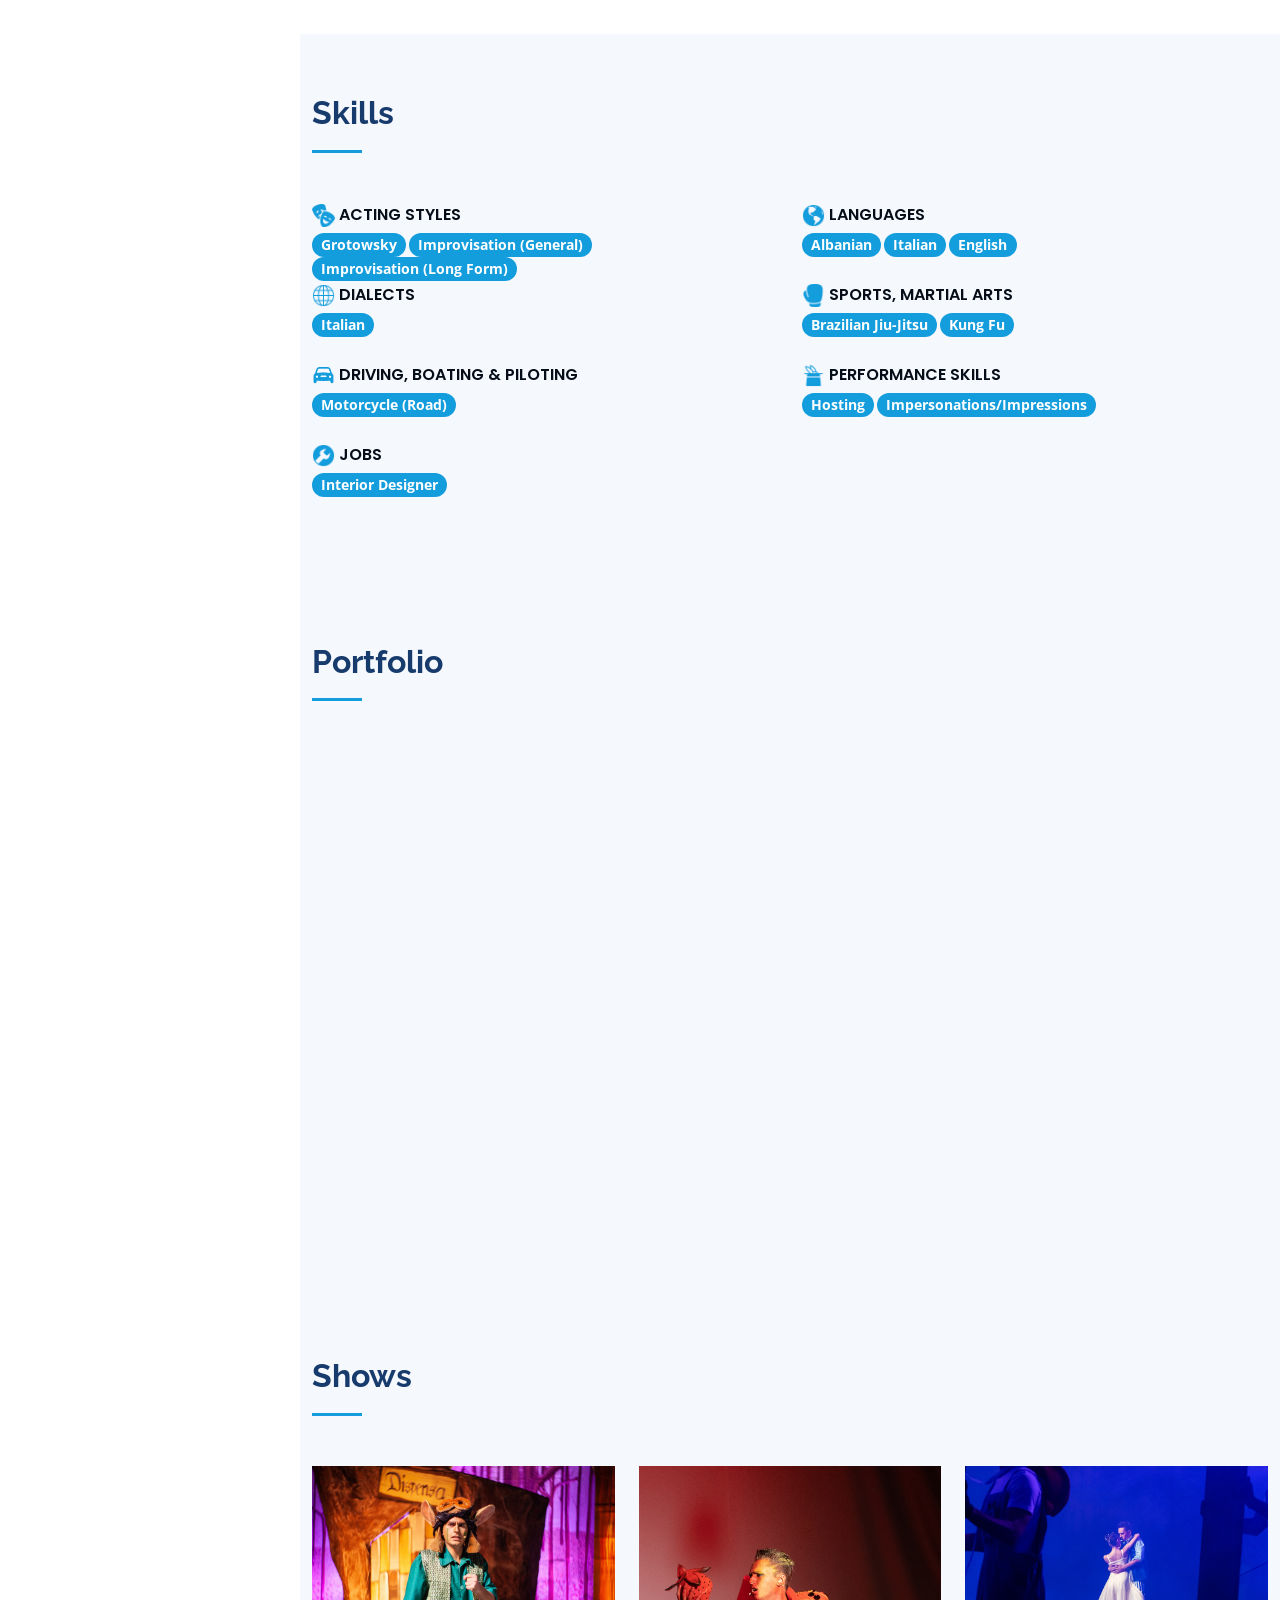
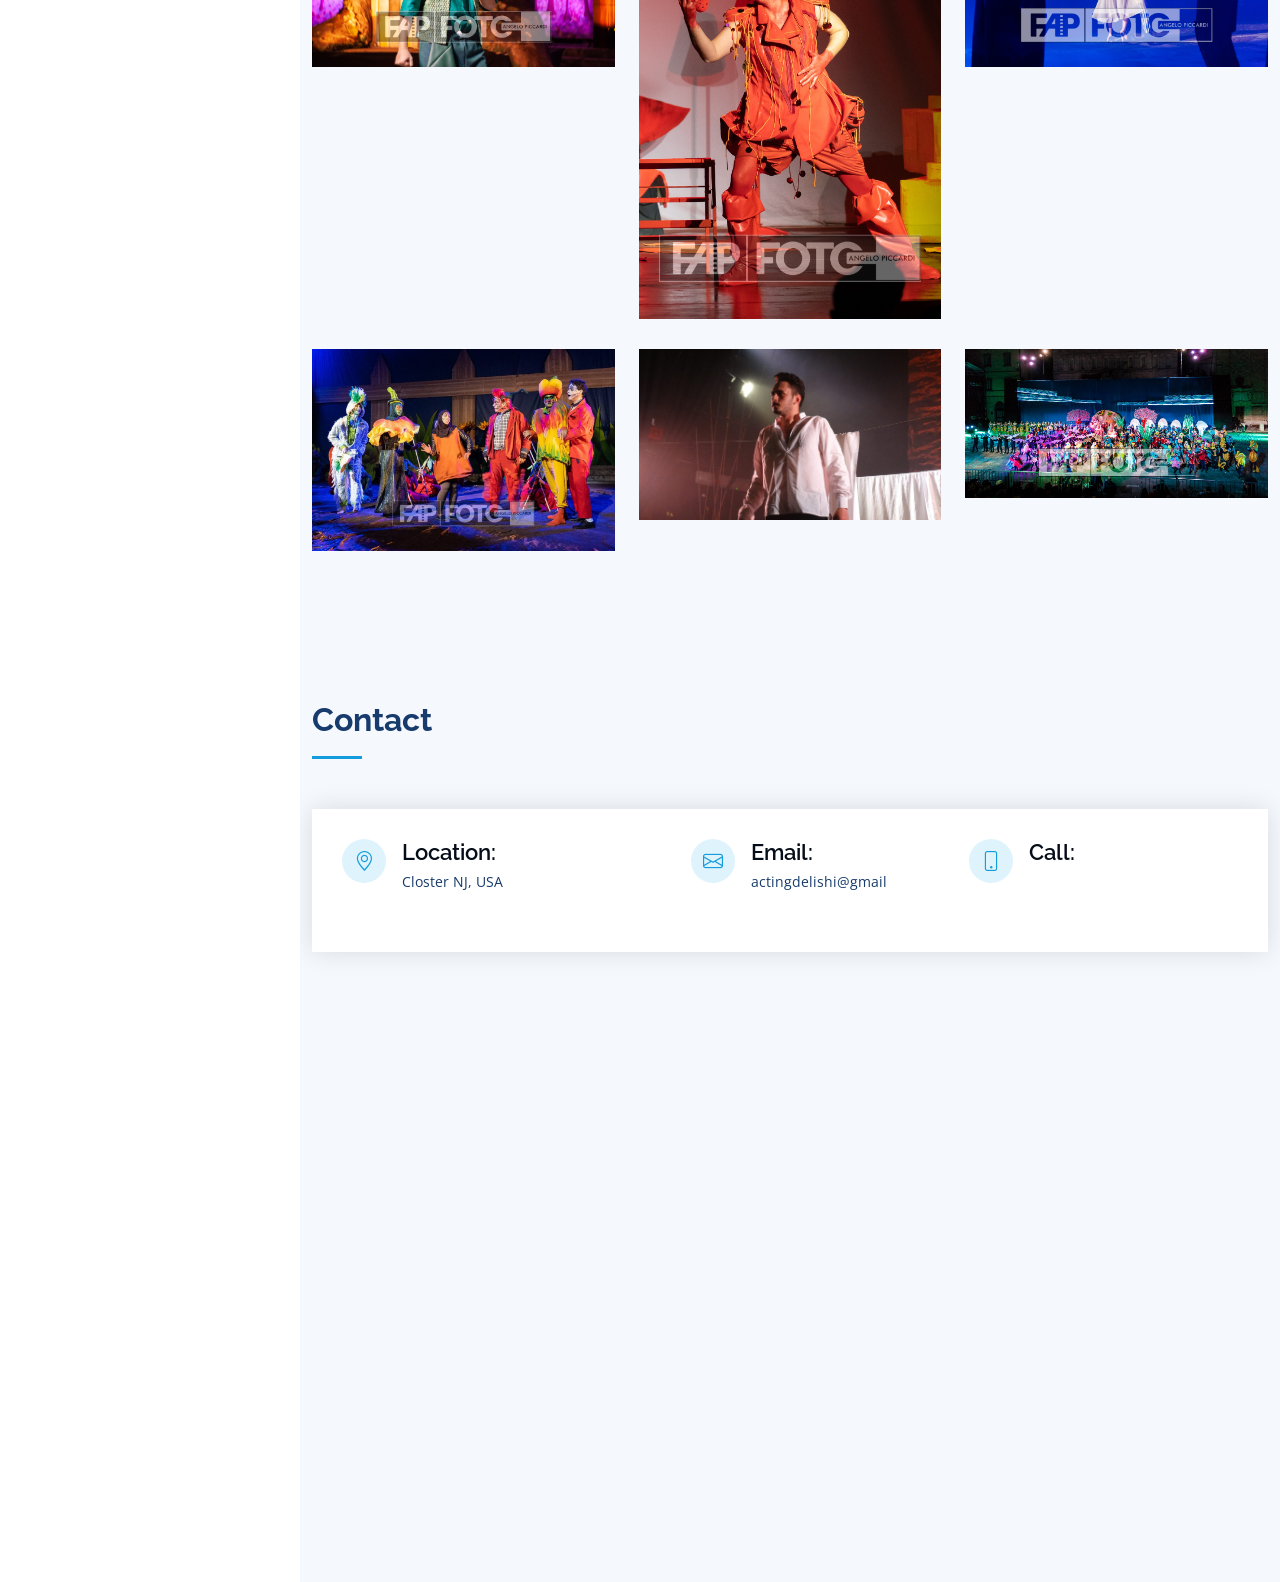
==== commit 2902dcb6: "fix" ====
--- a/index.html
+++ b/index.html
@@ -164,7 +164,7 @@
 			  
 			   <div class="progress">
                 <span class="skill skill-title"><img src="assets/img/icons/job.png" class="skill-image"/>  Jobs</span>
-				 <span class="badge rounded-pill custom-badge">Chef</span>
+				 <span class="badge rounded-pill custom-badge">Interior Designer</span>
 				
               </div>
 
@@ -177,7 +177,8 @@
               <div class="progress">
                 <span class="skill skill-title"><img src="assets/img/icons/languages.png" class="skill-image"/>  Languages</span>
 				 <span class="badge rounded-pill custom-badge">Albanian</span>
-				 <span class="badge rounded-pill custom-badge">Italian</span>				
+				 <span class="badge rounded-pill custom-badge">Italian</span>			
+				 <span class="badge rounded-pill custom-badge">English</span>		
               </div>
 			  
 			   <div class="progress">
--- a/assets/css/style.css
+++ b/assets/css/style.css
@@ -1192,7 +1192,7 @@
 	
 	
 	.section-padding{
-		height: 300px;
+		height: 500px;
 	}
 
 
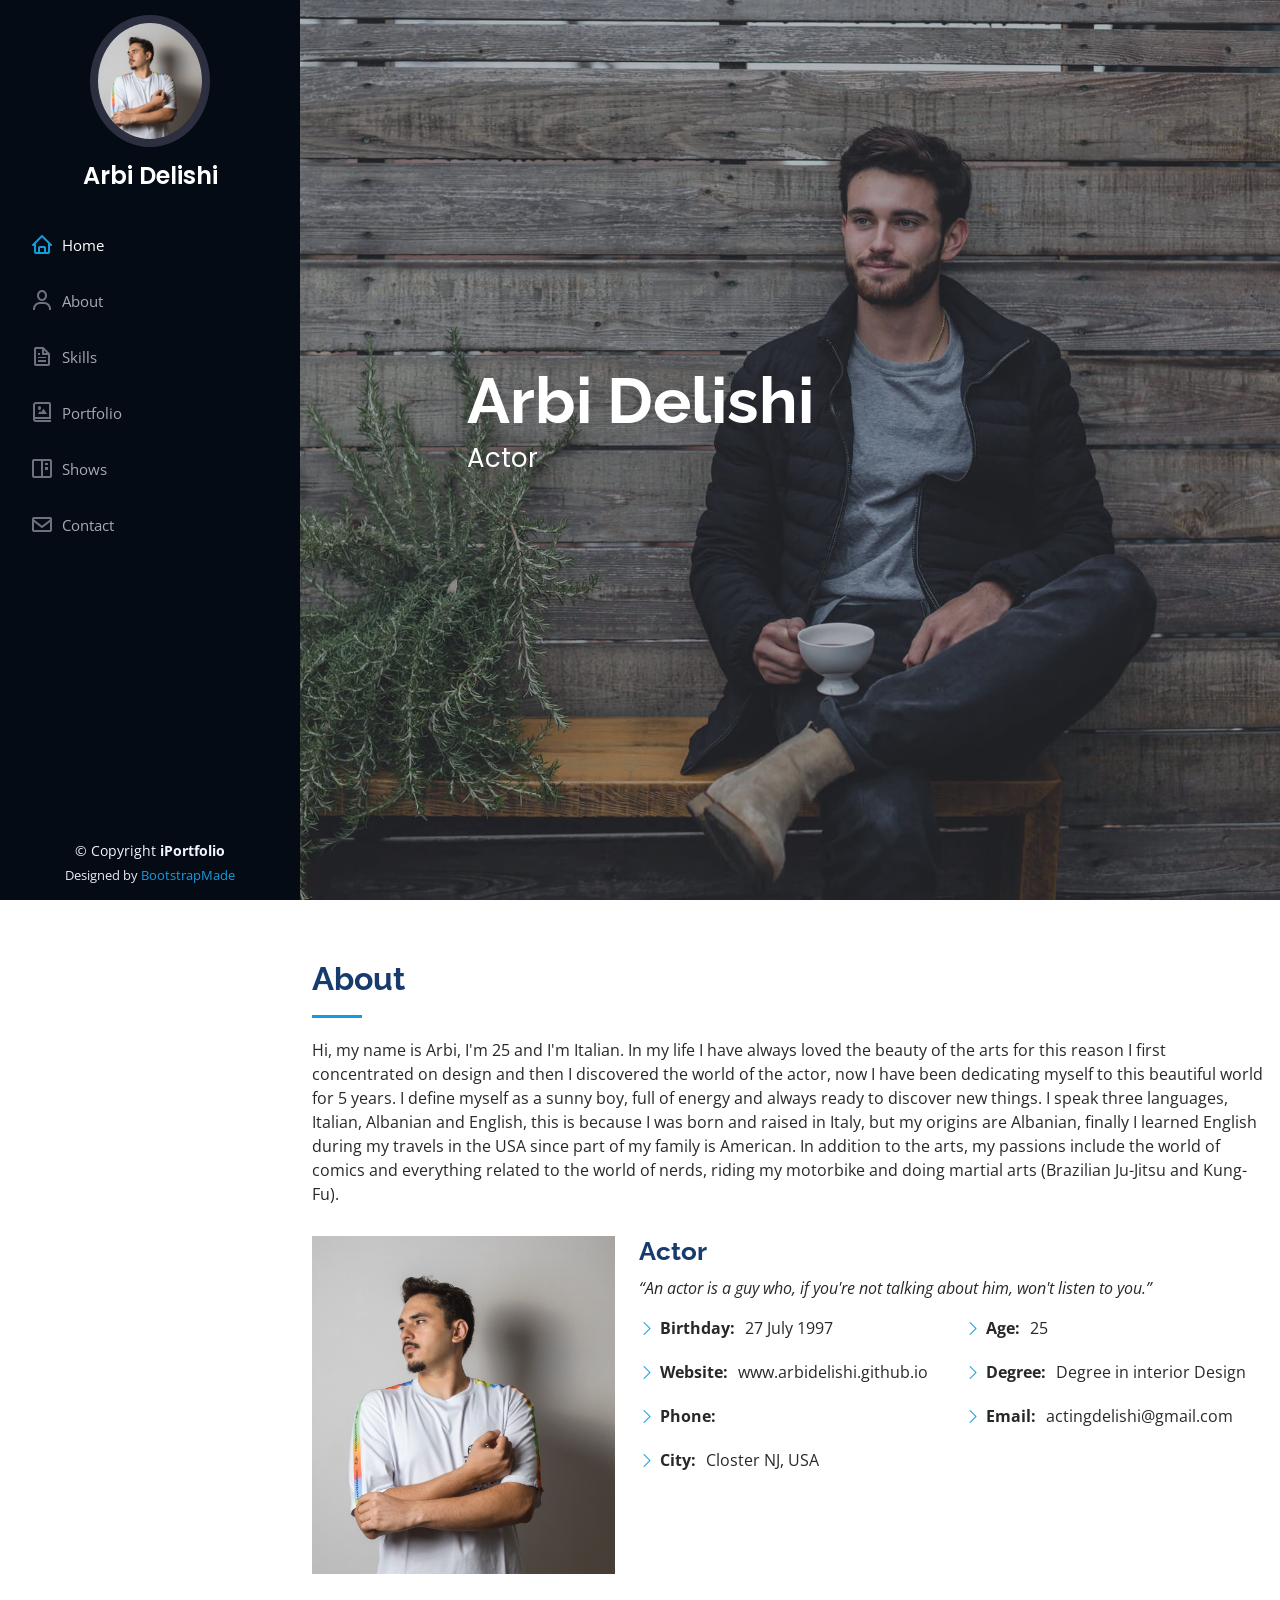
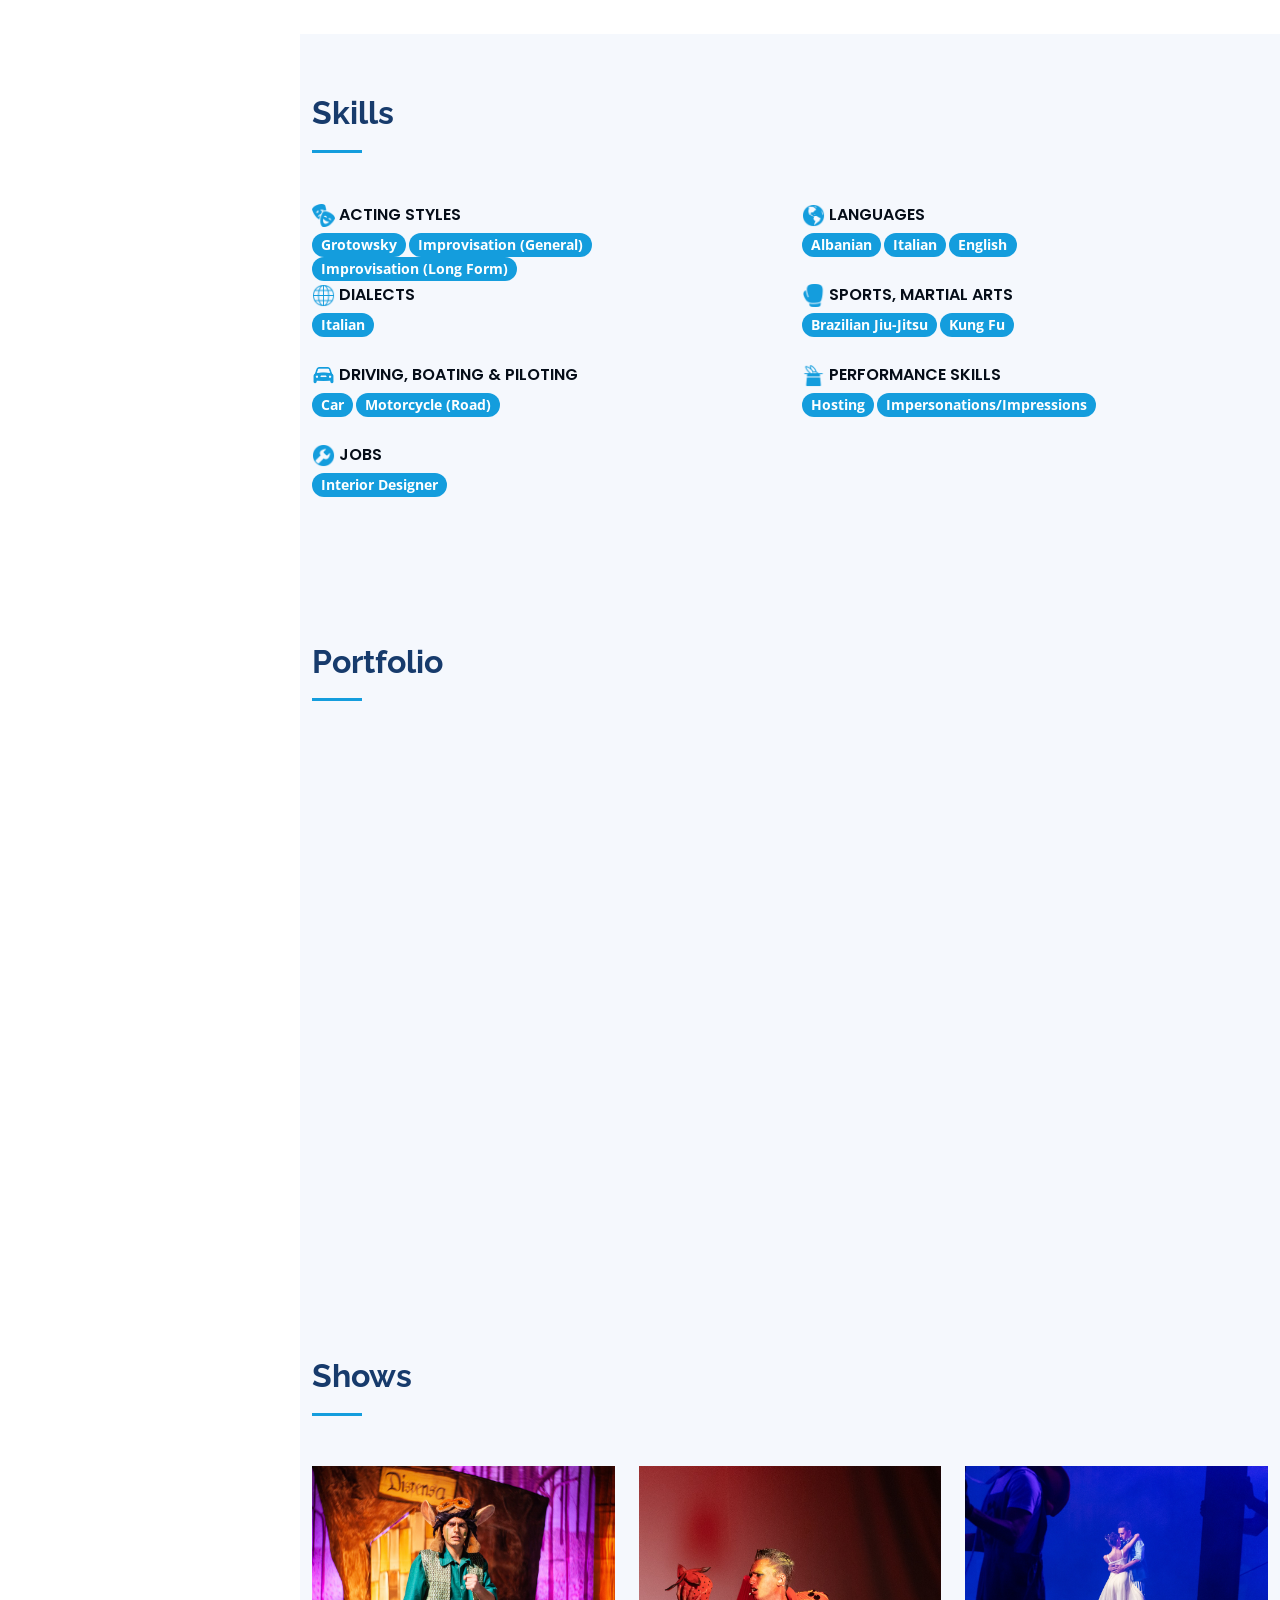
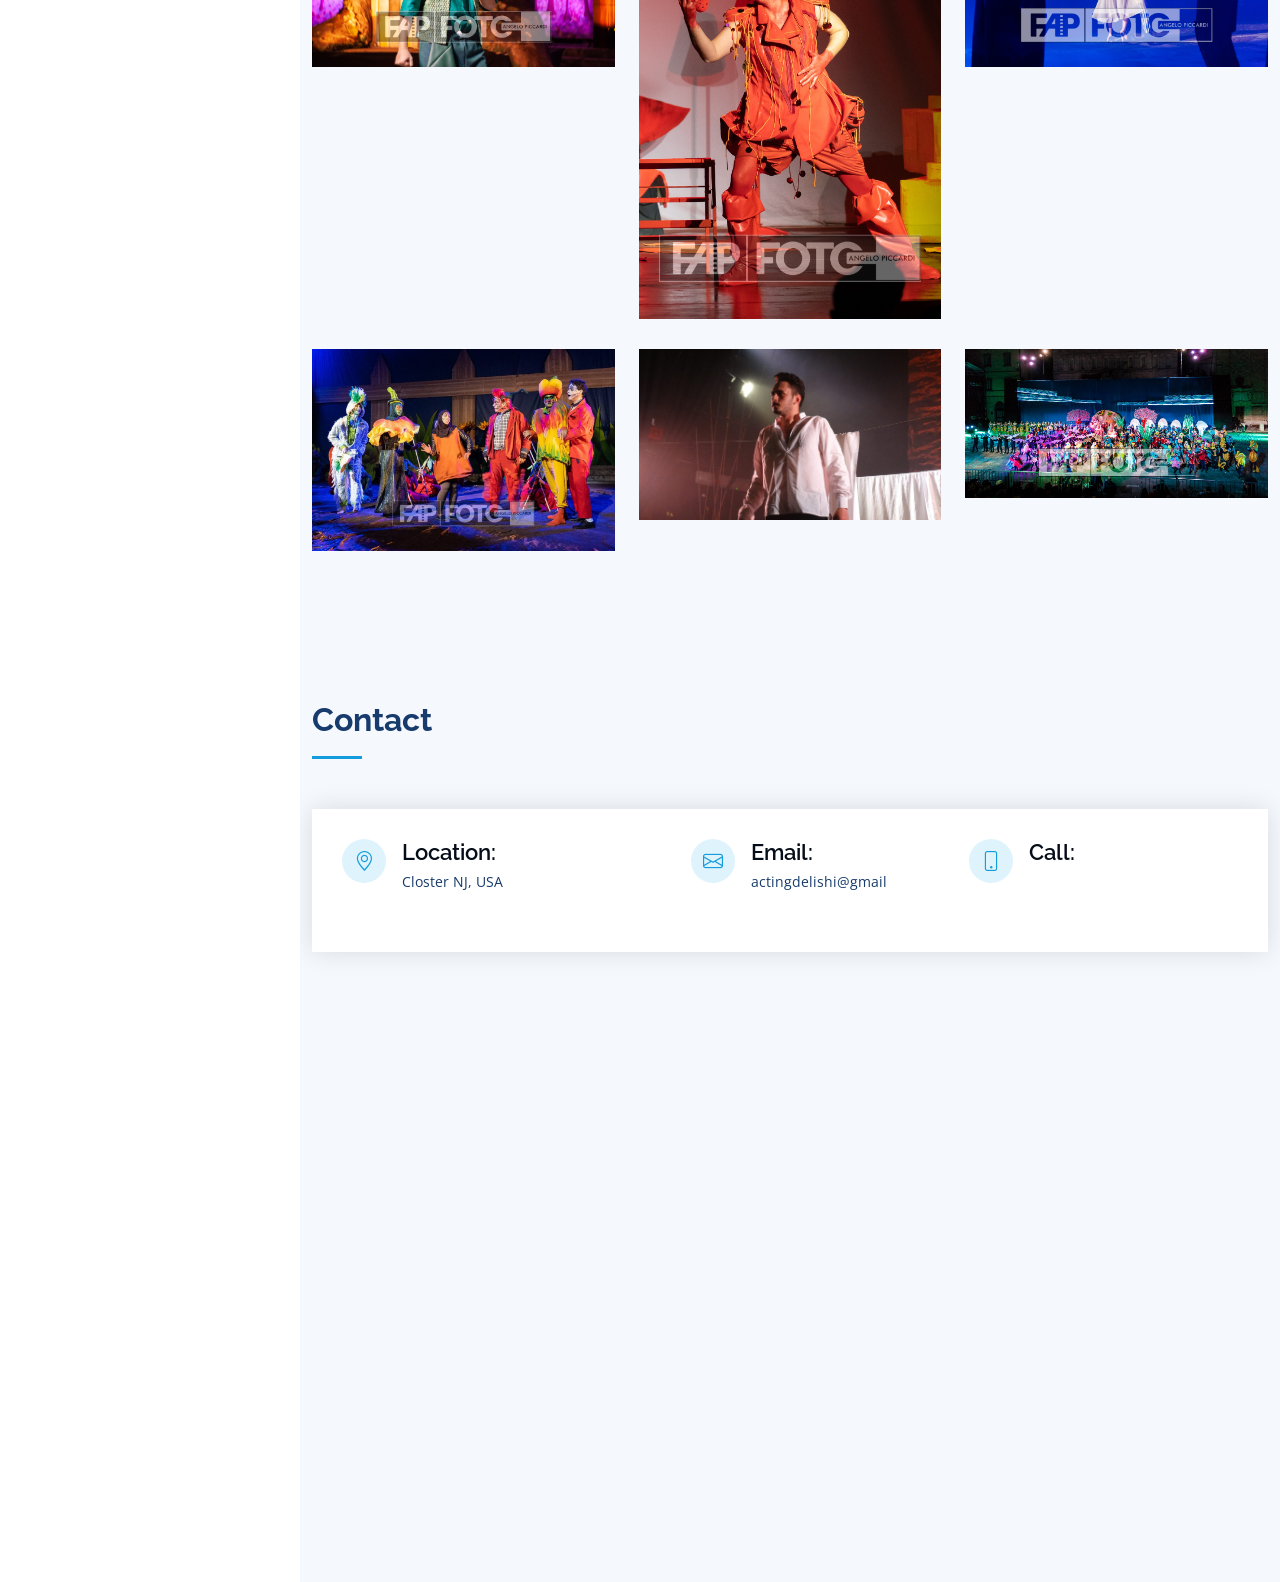
==== commit 04a4ed00: "fix" ====
--- a/index.html
+++ b/index.html
@@ -158,7 +158,8 @@
 			  
 			   <div class="progress">
                 <span class="skill skill-title"><img src="assets/img/icons/car.png" class="skill-image"/>  Driving, Boating & Piloting</span>
-				 <span class="badge rounded-pill custom-badge">Motorcycle (Road)</span>
+					<span class="badge rounded-pill custom-badge">Car</span>
+					<span class="badge rounded-pill custom-badge">Motorcycle (Road)</span>
 				
               </div>
 			  
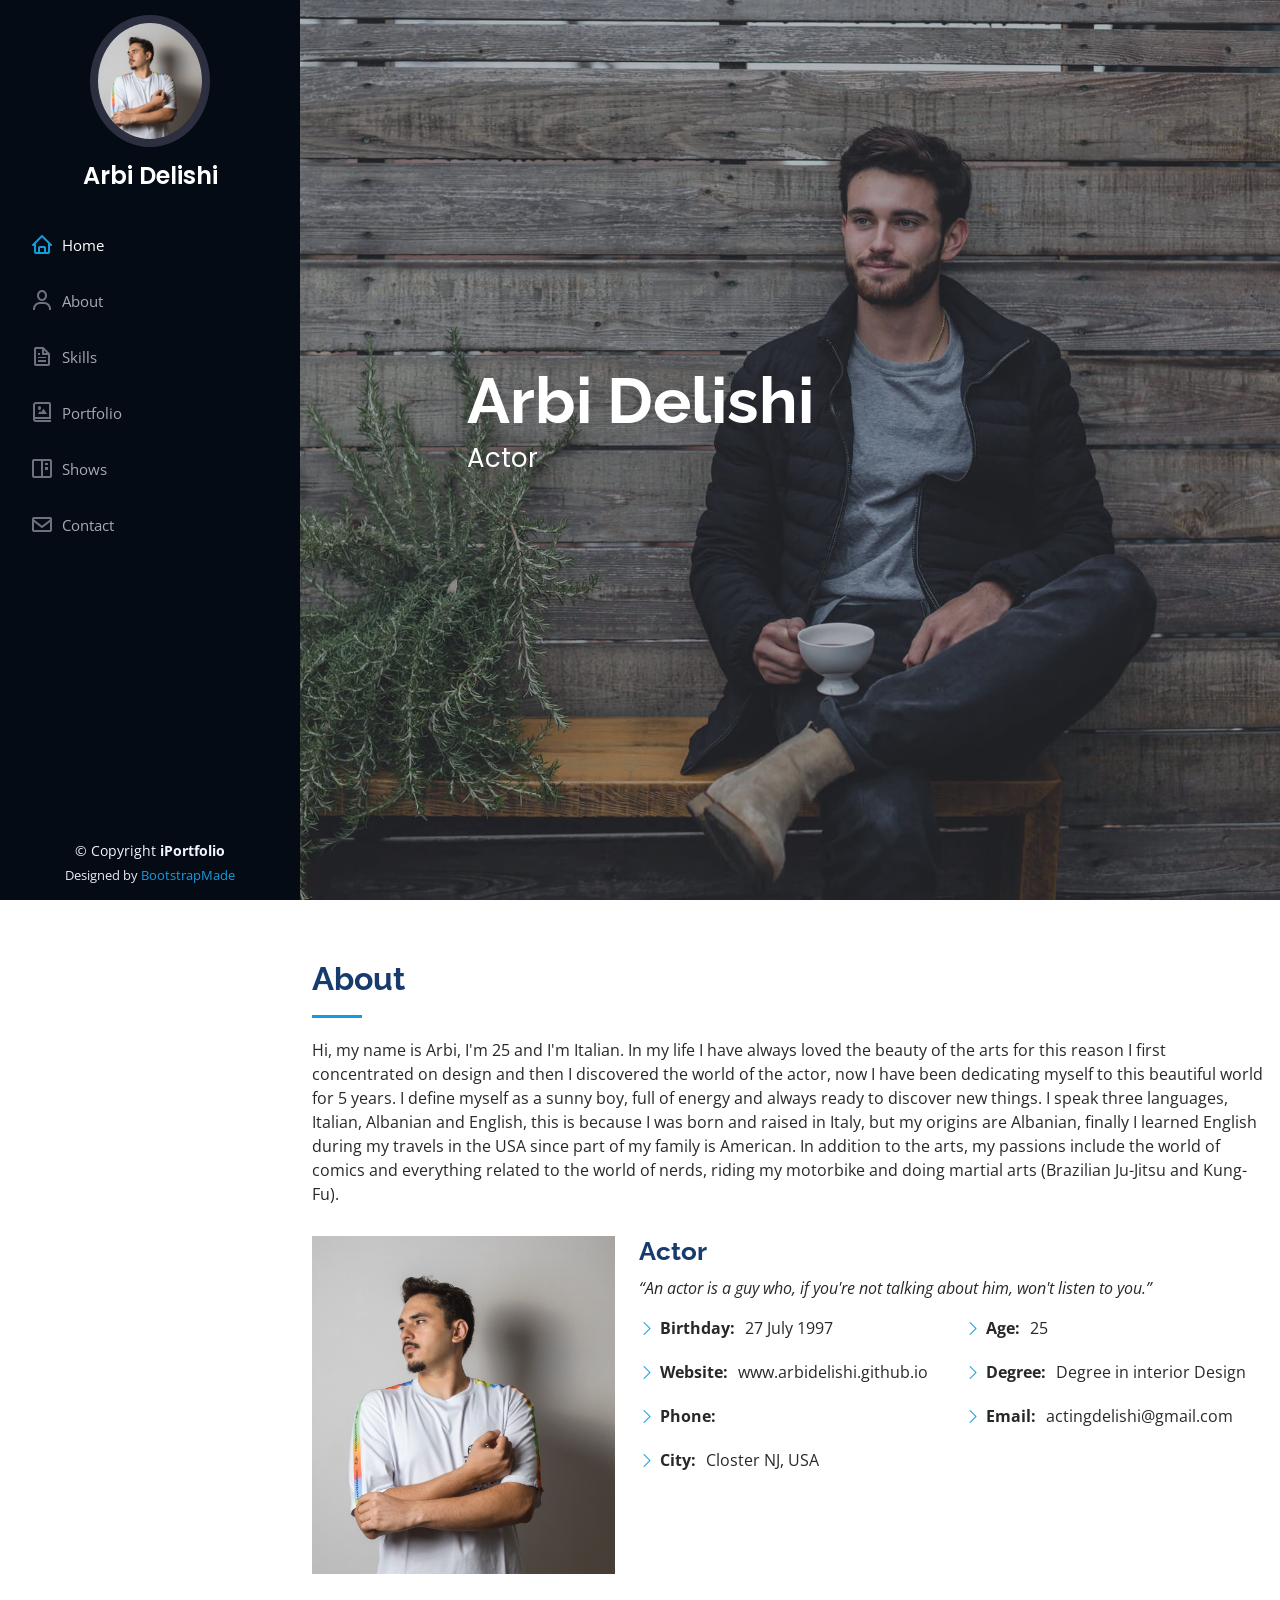
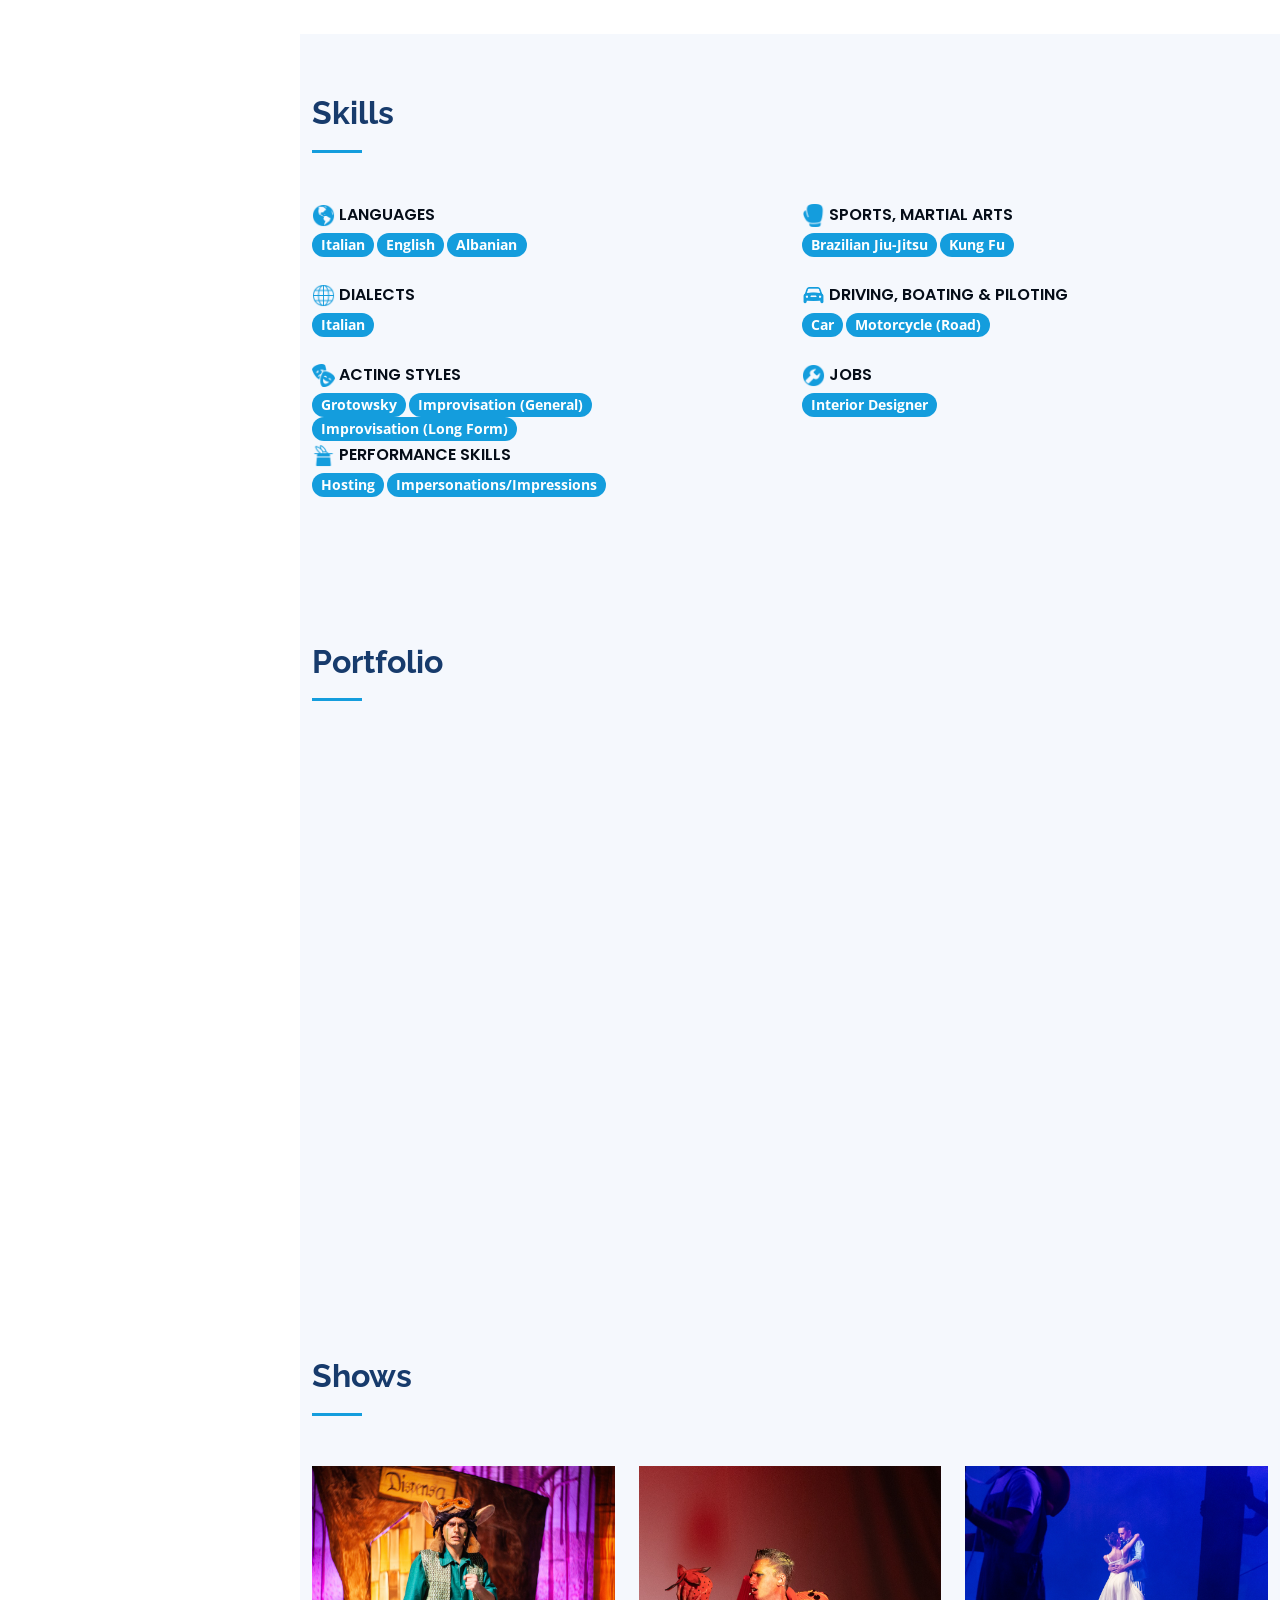
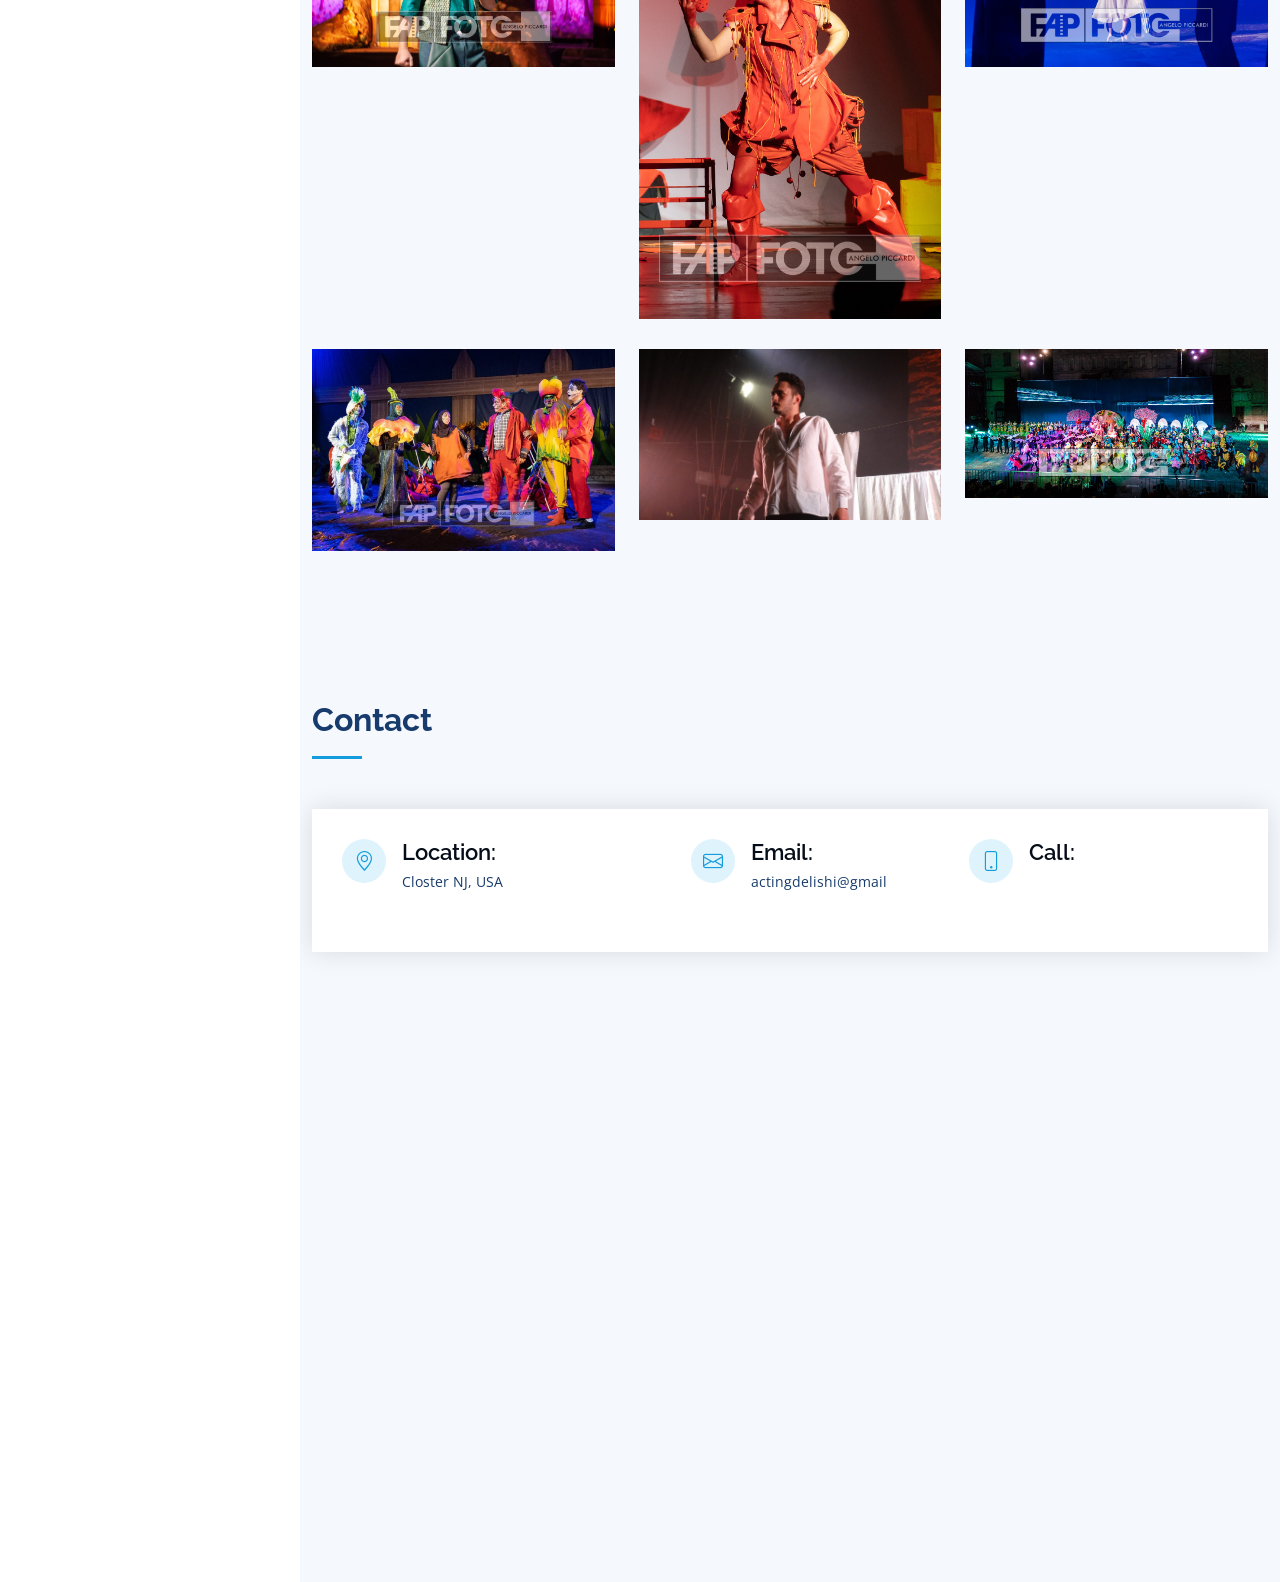
==== commit 74b8f695: "fix" ====
--- a/index.html
+++ b/index.html
@@ -142,6 +142,19 @@
 
             <div class="col-lg-6" data-aos="fade-up">
 			
+			   <div class="progress">
+                <span class="skill skill-title"><img src="assets/img/icons/languages.png" class="skill-image"/>  Languages</span>
+				 <span class="badge rounded-pill custom-badge">Italian</span>			
+				 <span class="badge rounded-pill custom-badge">English</span>		
+				 <span class="badge rounded-pill custom-badge">Albanian</span>
+              </div>
+			  
+			  <div class="progress">
+                <span class="skill skill-title"><img src="assets/img/icons/dialects.png" class="skill-image"/>  Dialects</span>
+				 <span class="badge rounded-pill custom-badge">Italian</span>
+				
+              </div>	
+			  
               <div class="progress">
                 <span class="skill skill-title"><img src="assets/img/icons/theatre.png" class="skill-image"/>  Acting Styles</span>
 				 <span class="badge rounded-pill custom-badge">Grotowsky</span>
@@ -149,11 +162,24 @@
 				 <span class="badge rounded-pill custom-badge">Improvisation (Long Form)</span>
 				
               </div>
+
+			  <div class="progress">
+                <span class="skill skill-title"><img src="assets/img/icons/perf.png" class="skill-image"/>  Performance Skills</span>
+				 <span class="badge rounded-pill custom-badge">Hosting</span>
+				 <span class="badge rounded-pill custom-badge">Impersonations/Impressions</span>				
+              </div>			  
+
+            </div>
+			
+			
+			<div class="col-lg-6" data-aos="fade-up">
+			
+
 			  
 			   <div class="progress">
-                <span class="skill skill-title"><img src="assets/img/icons/dialects.png" class="skill-image"/>  Dialects</span>
-				 <span class="badge rounded-pill custom-badge">Italian</span>
-				
+                <span class="skill skill-title"><img src="assets/img/icons/sport.png" class="skill-image"/>  Sports, Martial Arts</span>
+				 <span class="badge rounded-pill custom-badge">Brazilian Jiu-Jitsu</span>
+				 <span class="badge rounded-pill custom-badge">Kung Fu</span>				
               </div>
 			  
 			   <div class="progress">
@@ -168,33 +194,7 @@
 				 <span class="badge rounded-pill custom-badge">Interior Designer</span>
 				
               </div>
-
-
-            </div>
-			
-			
-			<div class="col-lg-6" data-aos="fade-up">
-			
-              <div class="progress">
-                <span class="skill skill-title"><img src="assets/img/icons/languages.png" class="skill-image"/>  Languages</span>
-				 <span class="badge rounded-pill custom-badge">Albanian</span>
-				 <span class="badge rounded-pill custom-badge">Italian</span>			
-				 <span class="badge rounded-pill custom-badge">English</span>		
-              </div>
 			  
-			   <div class="progress">
-                <span class="skill skill-title"><img src="assets/img/icons/sport.png" class="skill-image"/>  Sports, Martial Arts</span>
-				 <span class="badge rounded-pill custom-badge">Brazilian Jiu-Jitsu</span>
-				 <span class="badge rounded-pill custom-badge">Kung Fu</span>				
-              </div>
-			  
-			   <div class="progress">
-                <span class="skill skill-title"><img src="assets/img/icons/perf.png" class="skill-image"/>  Performance Skills</span>
-				 <span class="badge rounded-pill custom-badge">Hosting</span>
-				 <span class="badge rounded-pill custom-badge">Impersonations/Impressions</span>				
-              </div>
-			  
-
 
             </div>
 
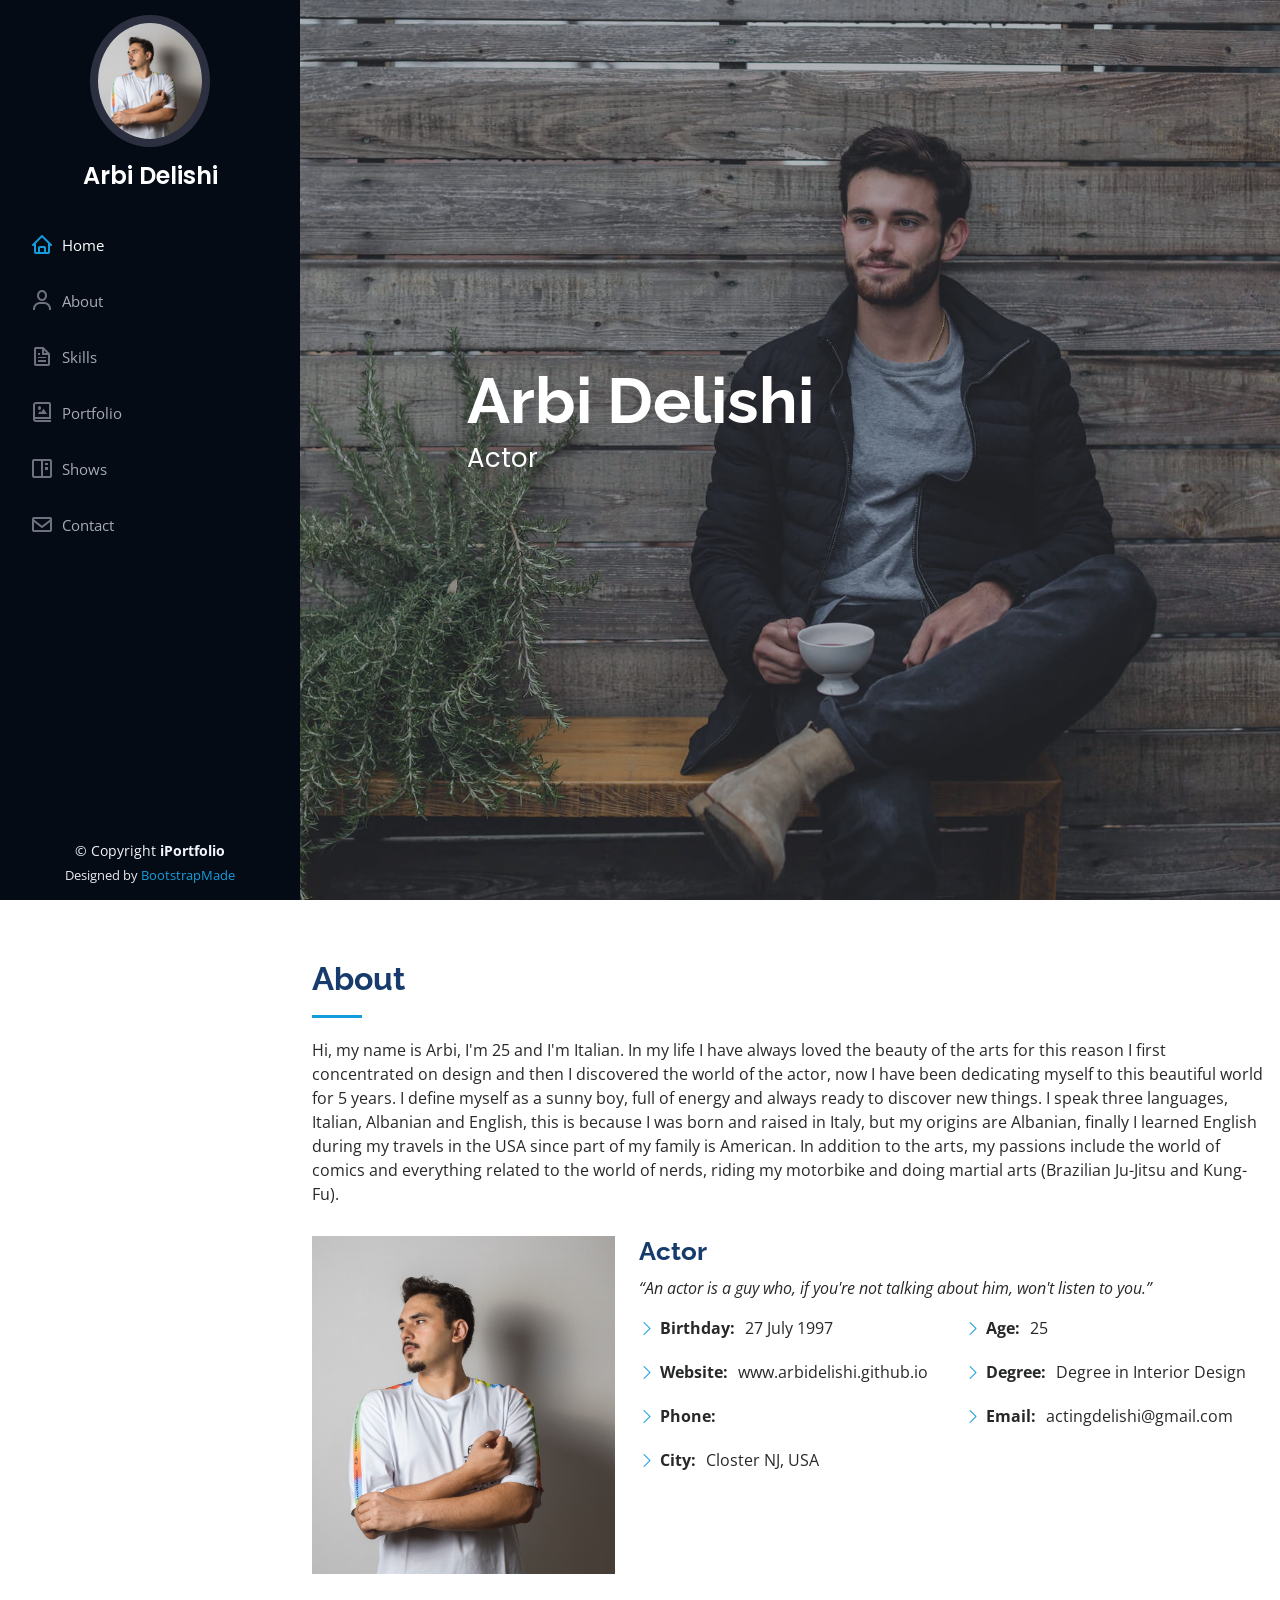
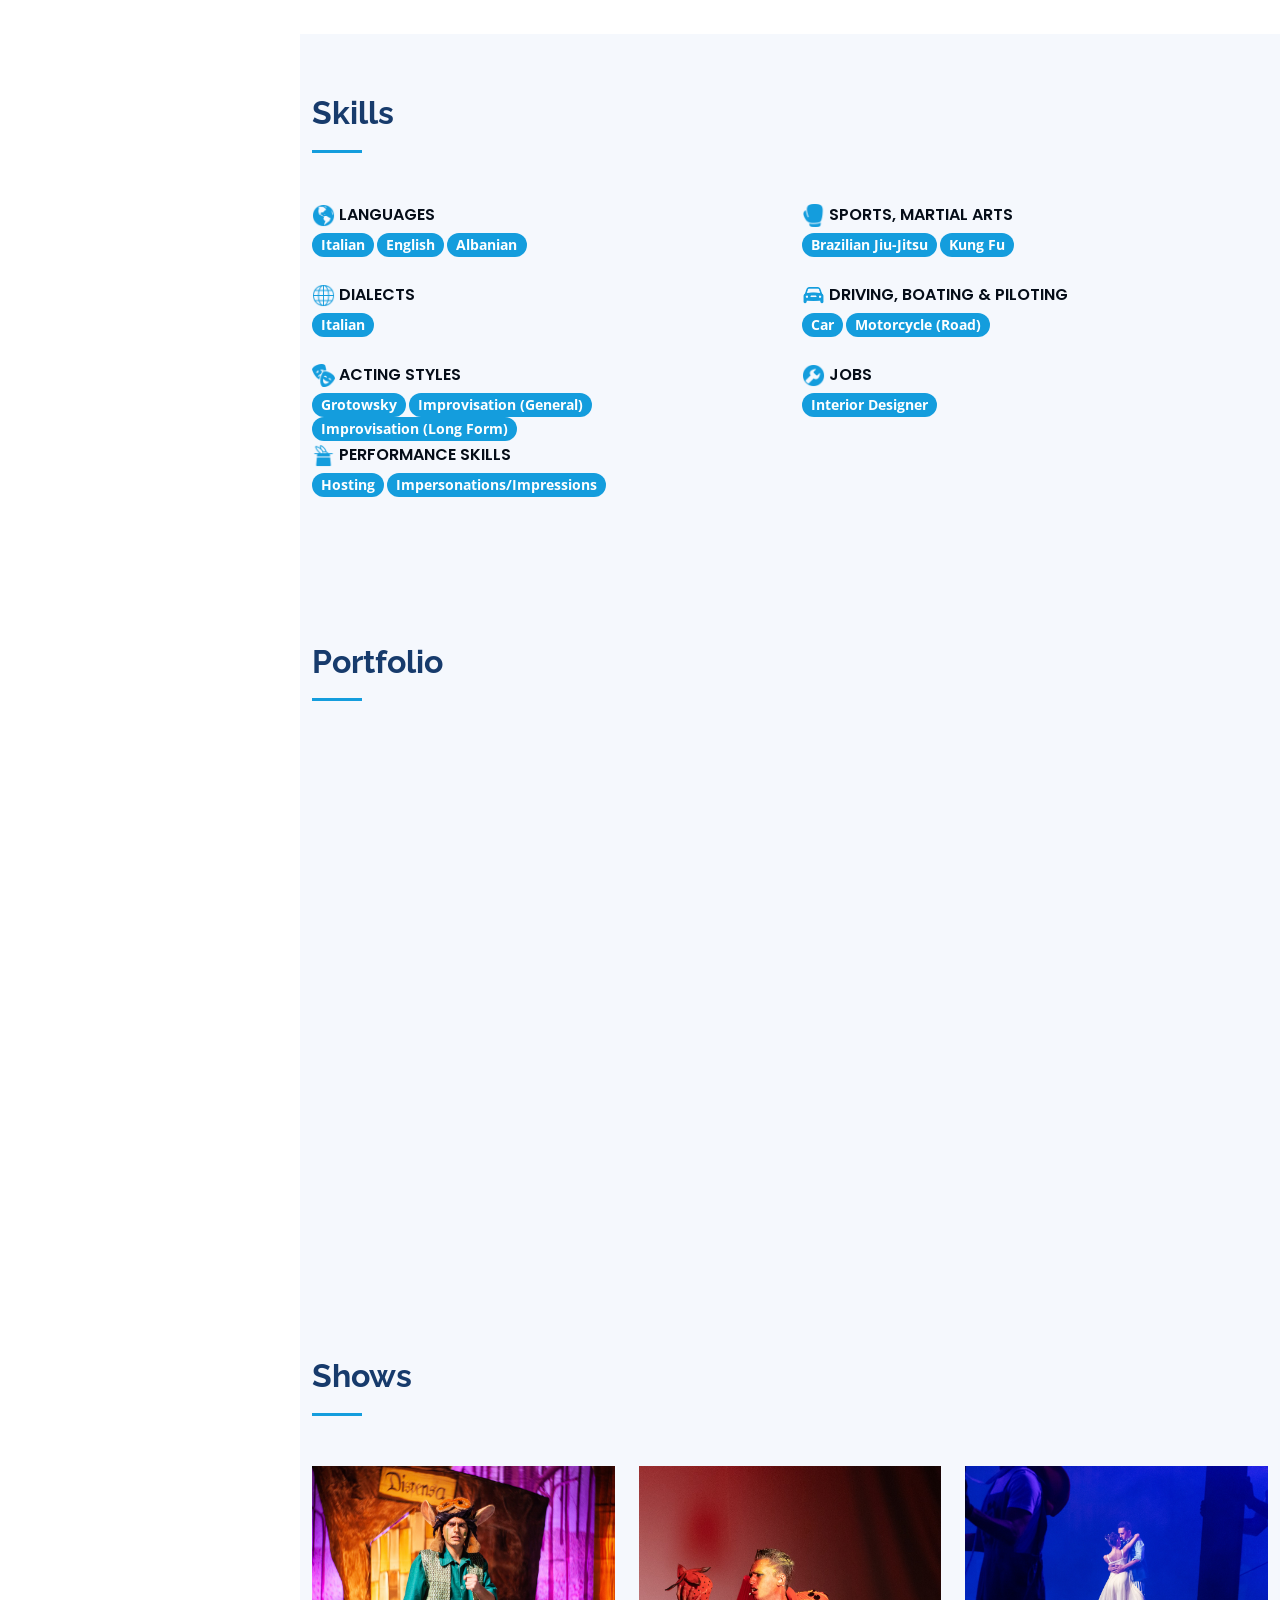
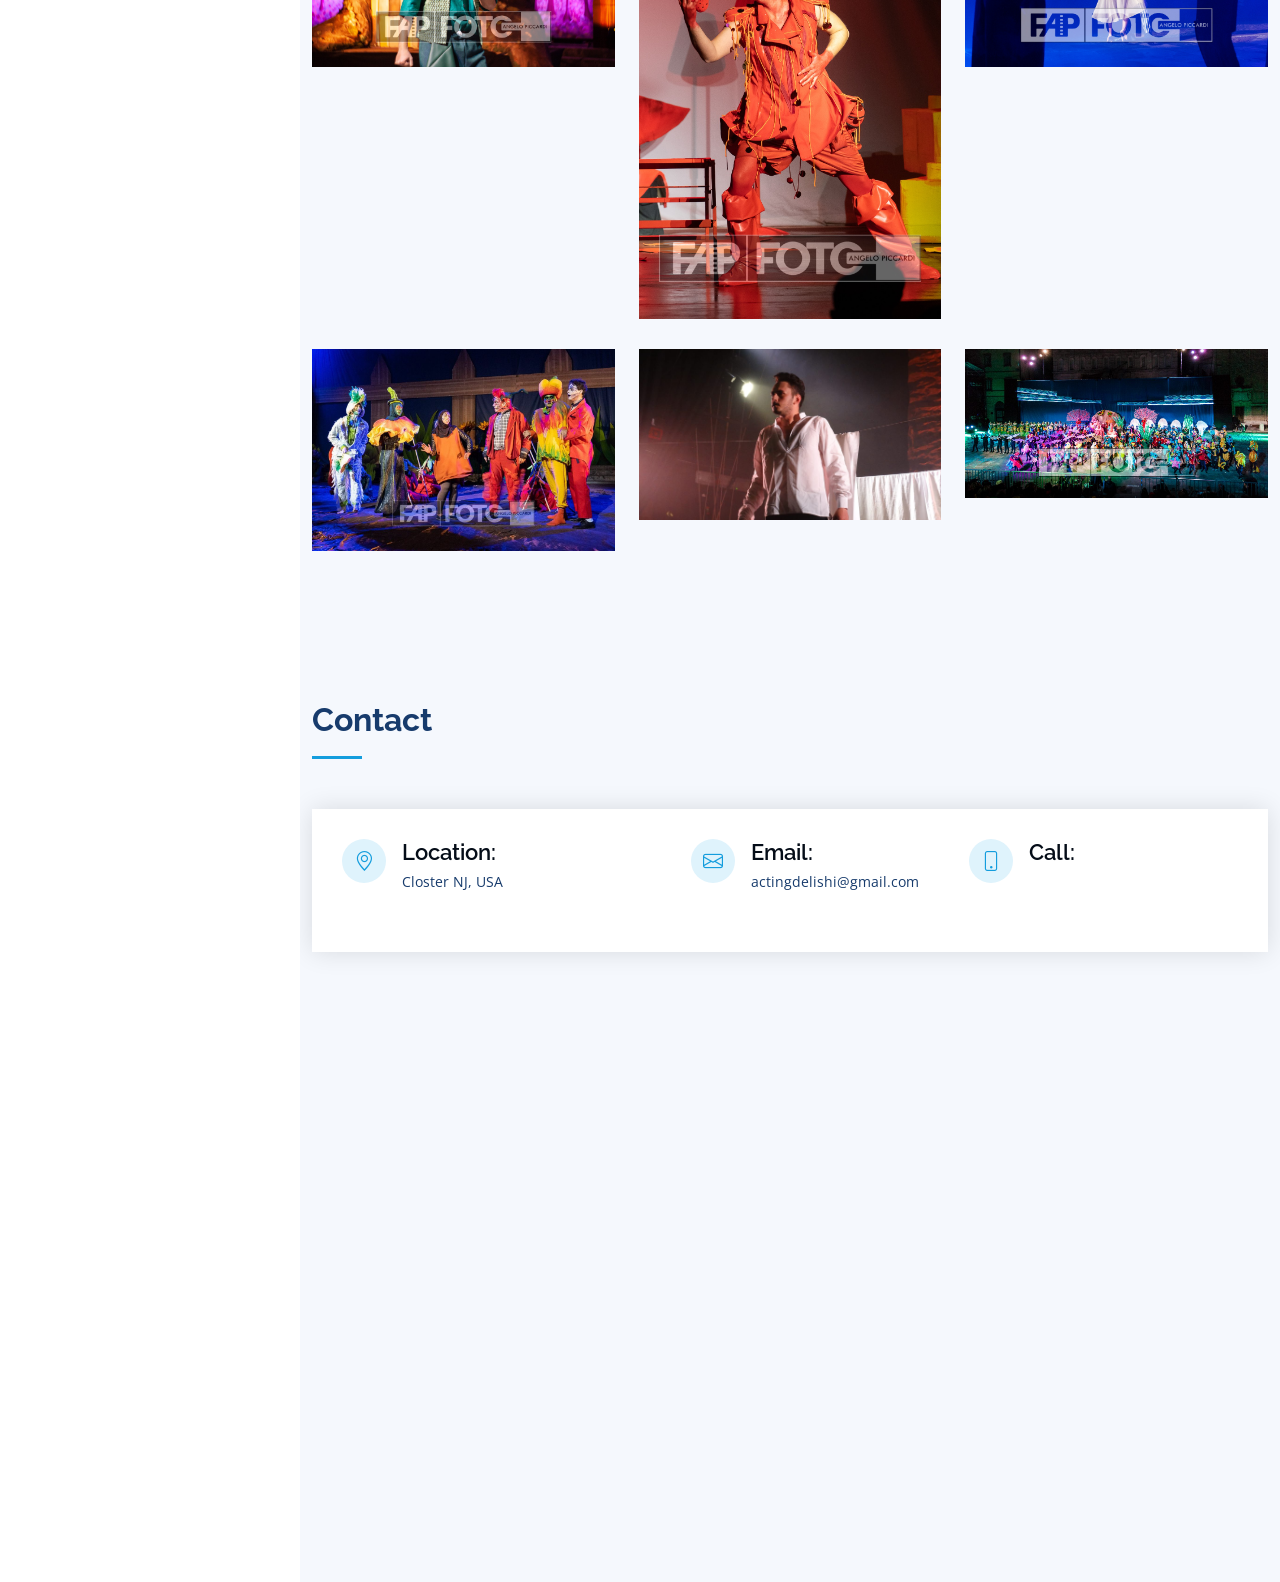
==== commit 4f77a2a0: "fix" ====
--- a/index.html
+++ b/index.html
@@ -118,7 +118,7 @@
                     <li><i class="bi bi-chevron-right"></i> <strong>Age:</strong>
                       <span>25</span></li>
                     <li><i class="bi bi-chevron-right"></i> <strong>Degree:</strong>
-                      <span>Degree in interior Design</span></li>
+                      <span>Degree in Interior Design</span></li>
                     <li><i class="bi bi-chevron-right"></i> <strong>Email:</strong>
                       <span>actingdelishi@gmail.com</span></li>
                   </ul>
@@ -642,7 +642,7 @@
                 <div class="InfoCardSecondOnRow">
                   <i class="bi bi-envelope"></i>
                   <h4>Email:</h4>
-                  <p>actingdelishi@gmail</p>
+                  <p>actingdelishi@gmail.com</p>
                 </div>
 
                 <div class="InfoCardOnRow">
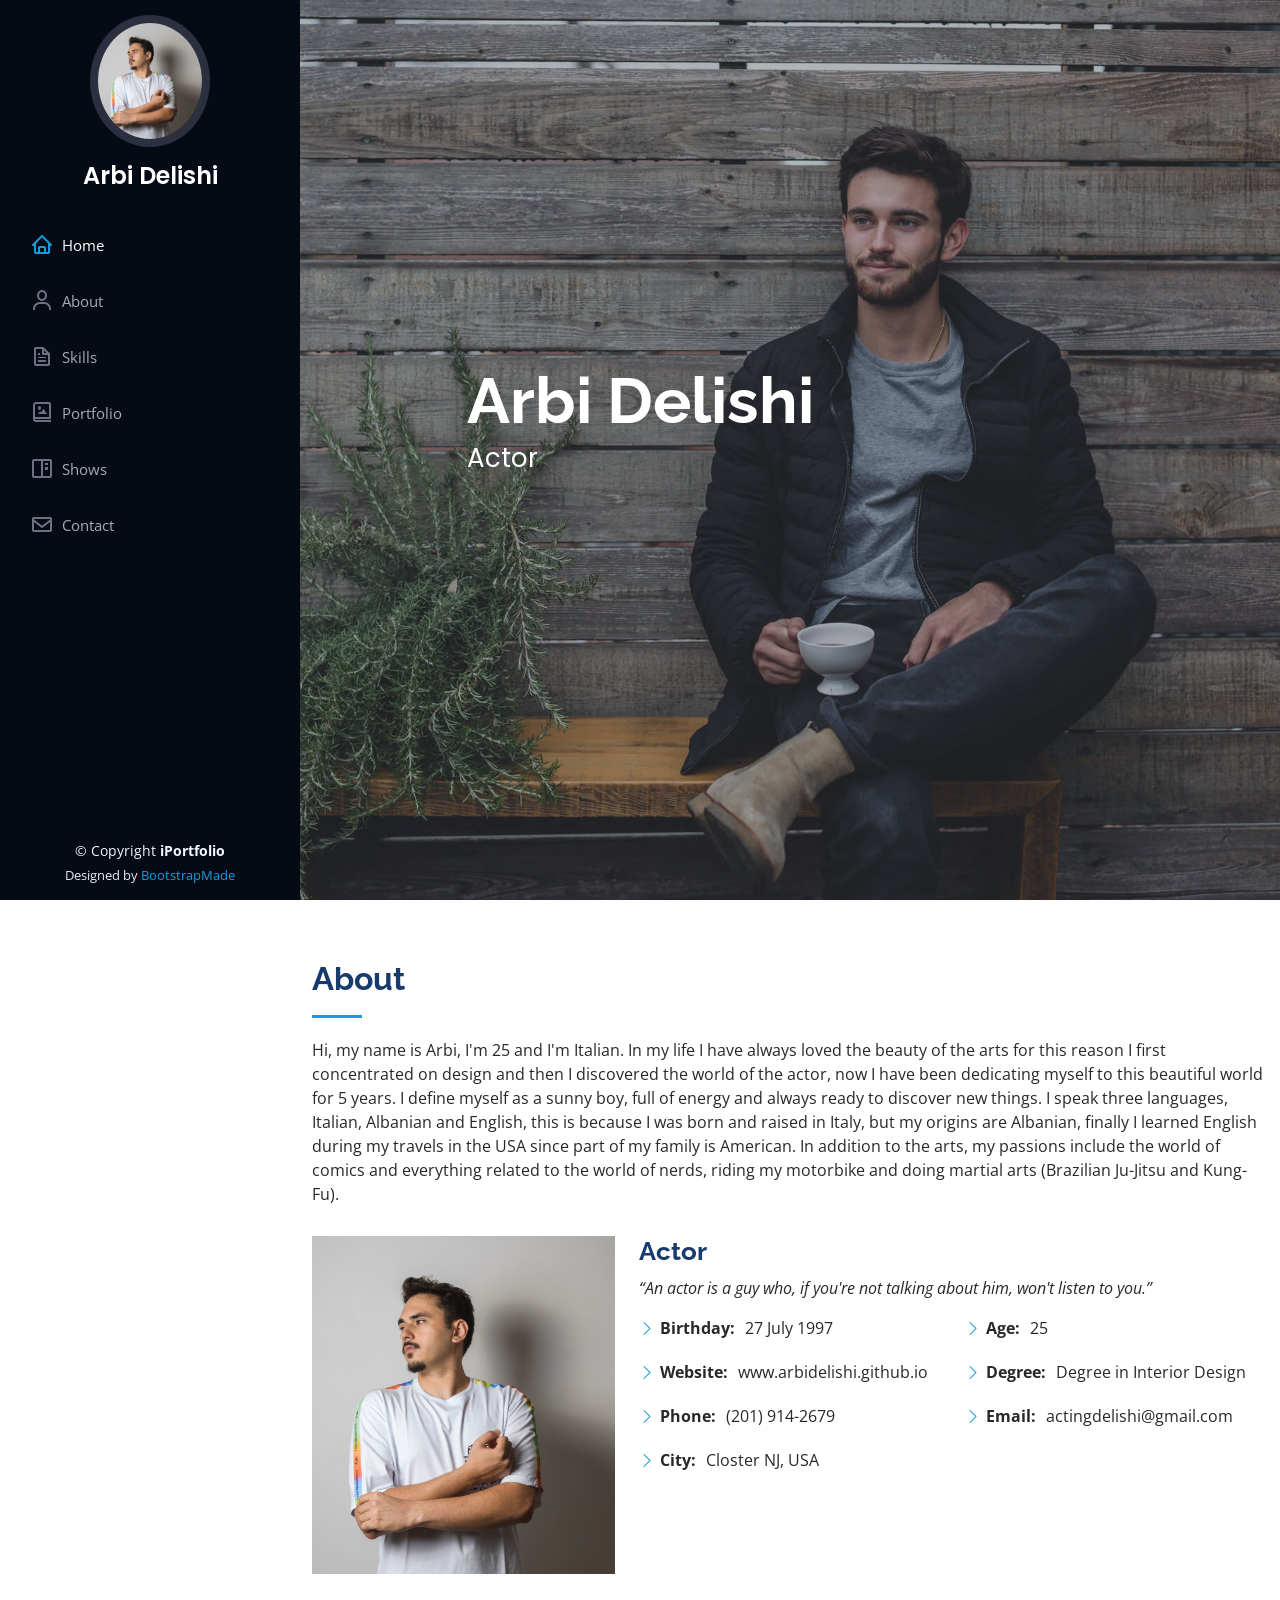
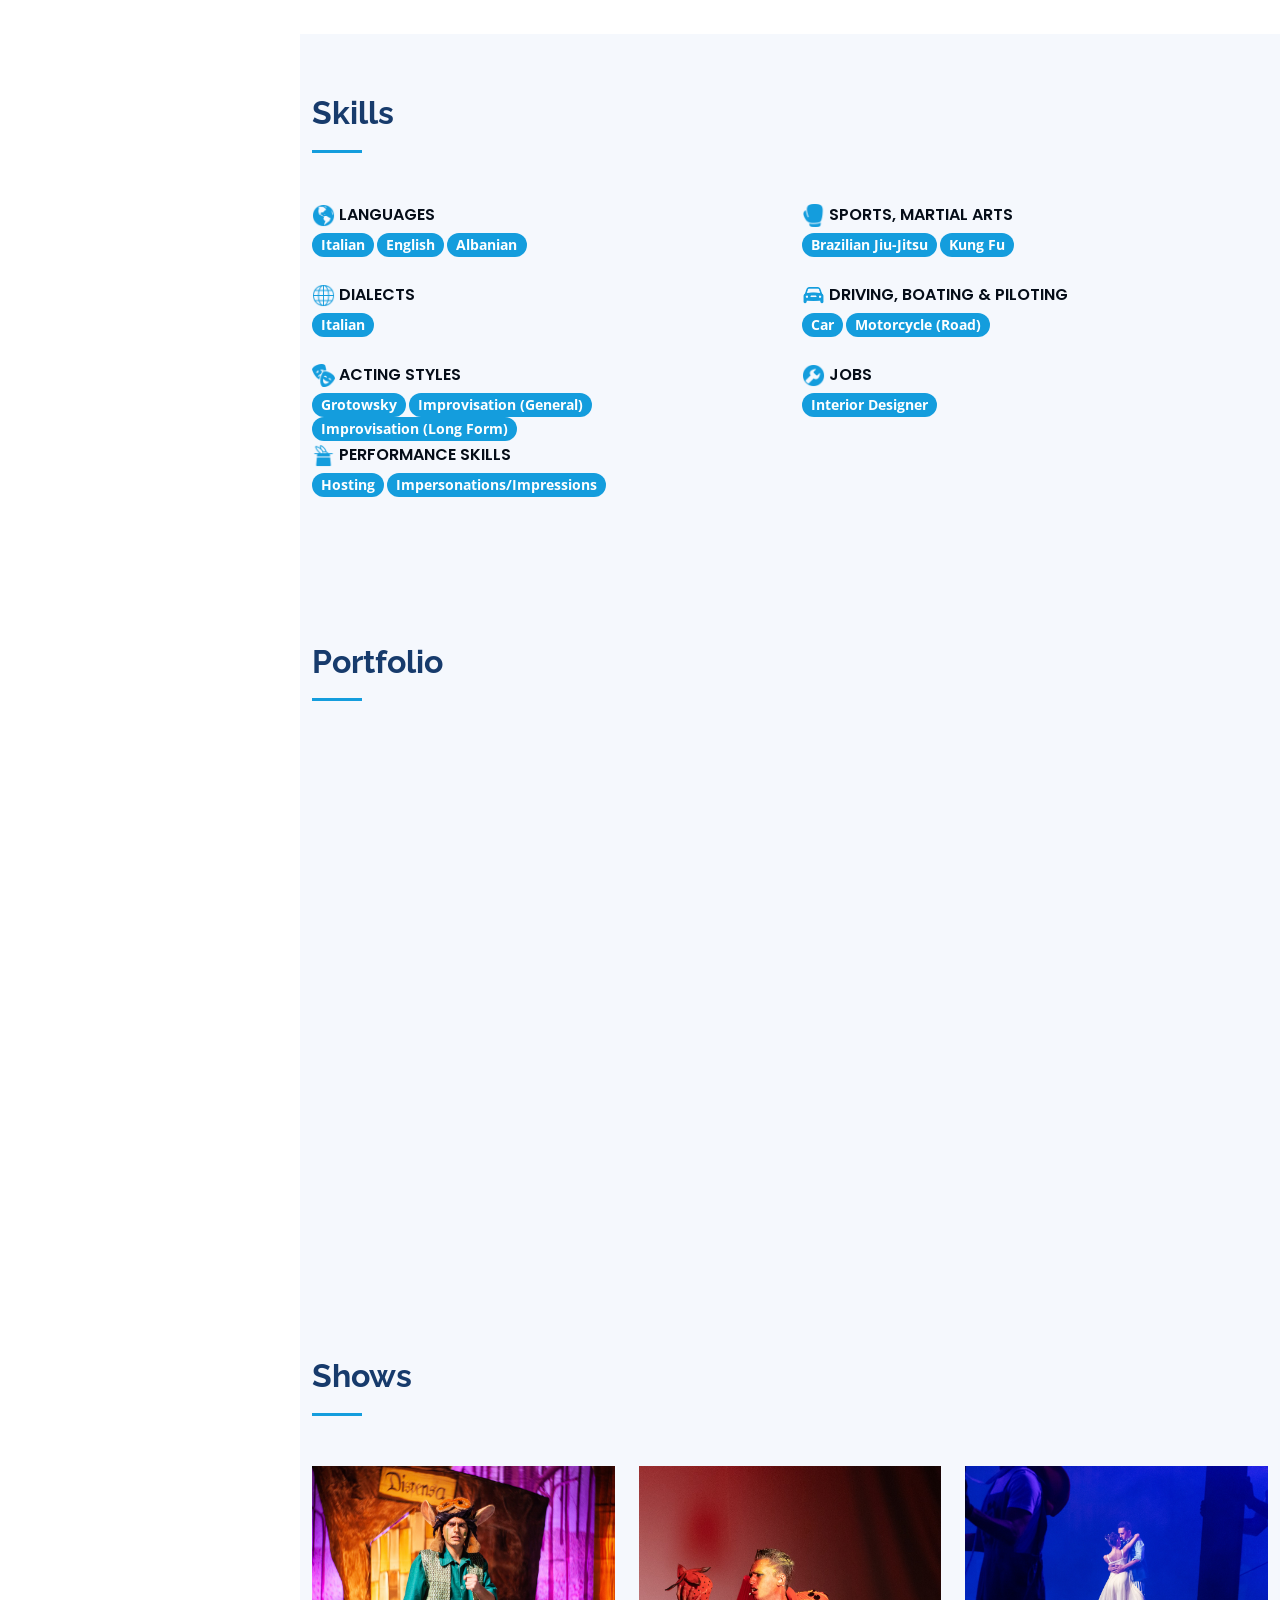
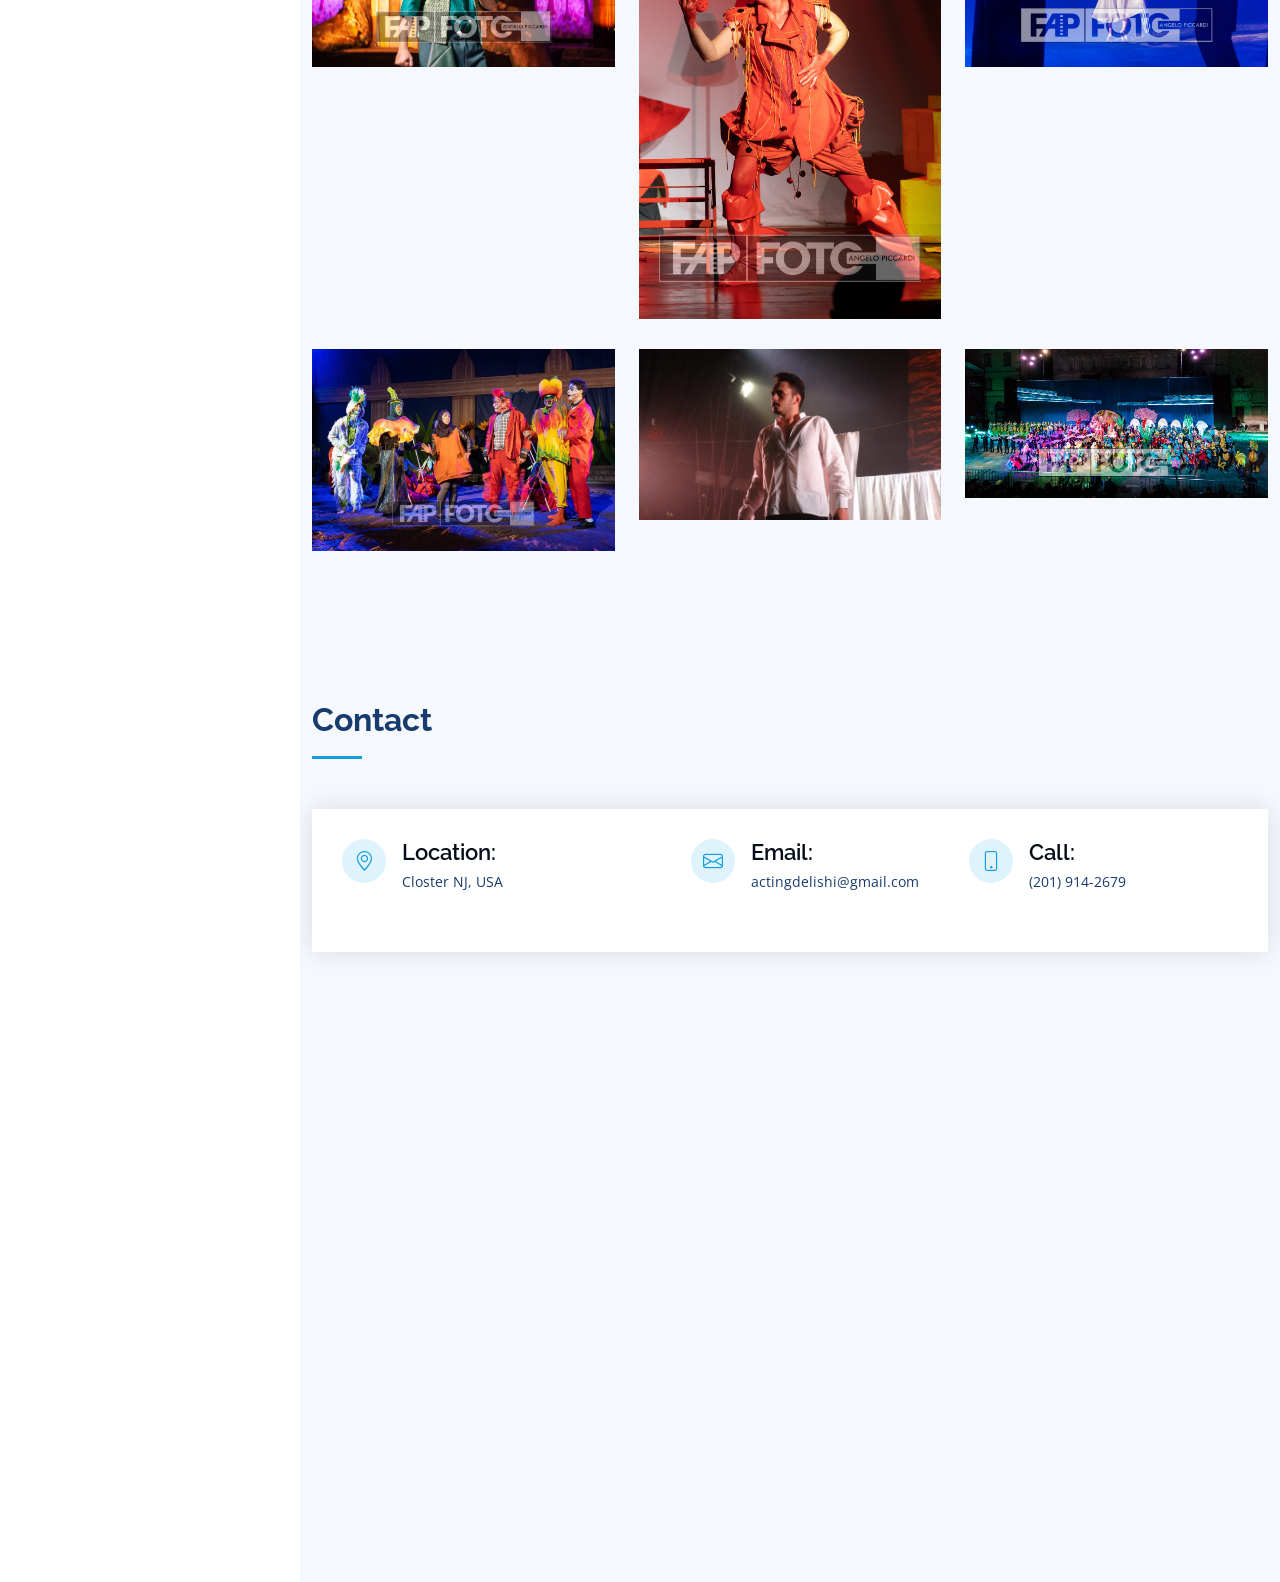
==== commit 43152bfc: "phone" ====
--- a/index.html
+++ b/index.html
@@ -108,7 +108,7 @@
                     <li><i class="bi bi-chevron-right"></i> <strong>Website:</strong>
                       <span>www.arbidelishi.github.io</span></li>
                     <li><i class="bi bi-chevron-right"></i> <strong>Phone:</strong>
-                      <!--<span>+123 456 7890</span></li>-->
+                      <span>(201) 914-2679</span></li>
                     <li><i class="bi bi-chevron-right"></i> <strong>City:</strong>
                       <span>Closter NJ, USA</span></li>
                   </ul>
@@ -648,7 +648,7 @@
                 <div class="InfoCardOnRow">
                   <i class="bi bi-phone"></i>
                   <h4>Call:</h4>
-                  <!--<p>+1 5589 55488 55s</p>-->
+                  <p>(201) 914-2679</p>
                 </div>
               </div>
 
